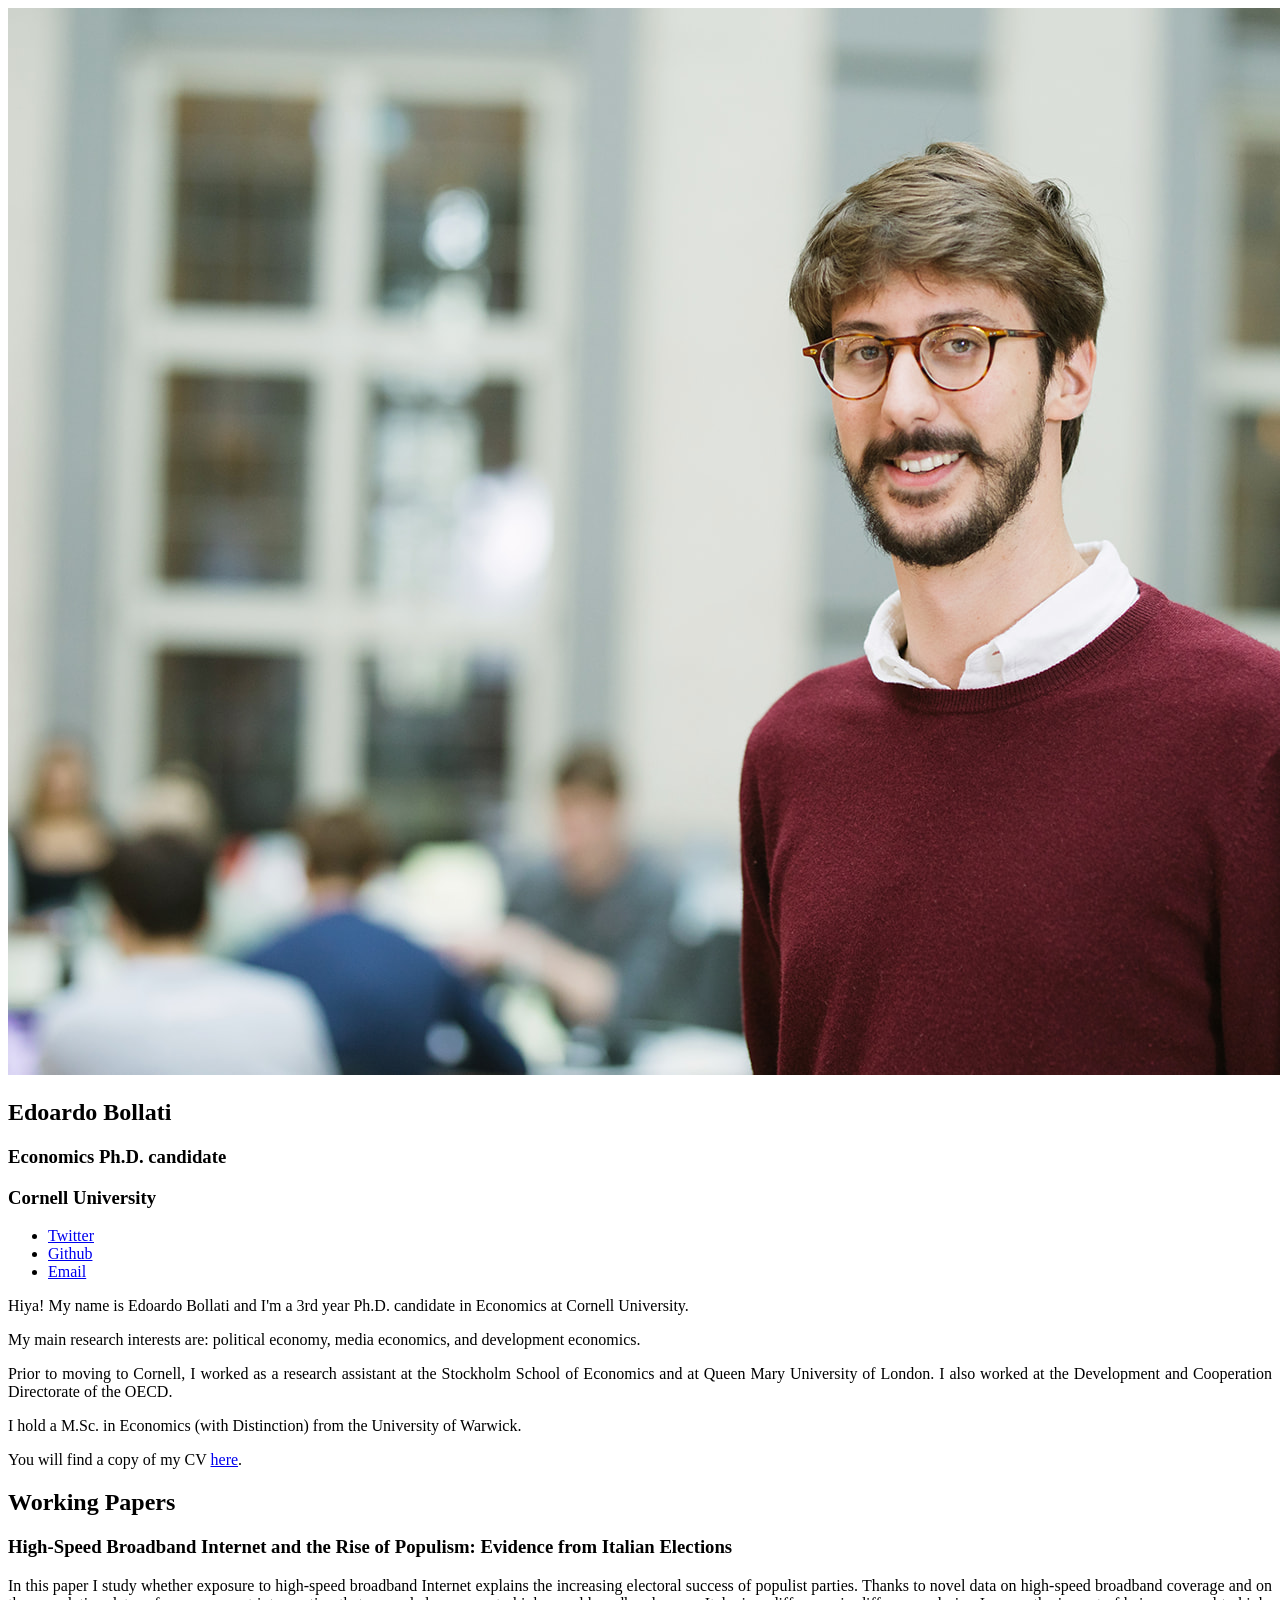
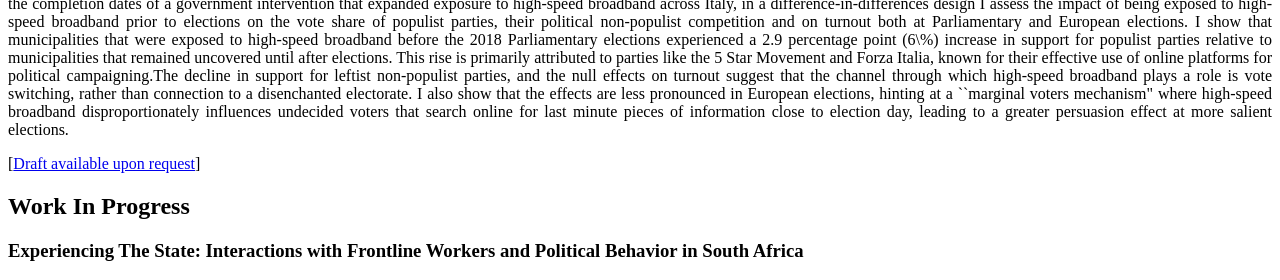
==== index.html @ d32d603c "Update index.html" ====
<!DOCTYPE HTML>
<html>
<head>
  <link rel="icon" href="images/favicon.jpg">
  <title>Edoardo Bollati</title>
  <meta charset="utf-8" />
  <meta name="viewport" content="width=device-width, initial-scale=1, user-scalable=no" />
  <link rel="stylesheet" href="assets/css/main.css" />
  <meta name="google-site-verification" content="VriglNjL5MLpg-74m9riP_8b8mhx5ZFX9mnHWxCK8qc" />
</head>
<body class="is-preload">
  <!-- Header -->
  <section id="header">
    <header>
      <span class="image avatar"><img src="images/profile.jpg" alt="Edoardo Bollati" /></span>
      <h1><strong>Edoardo Bollati</strong></h1>
      <h3>Economics Ph.D. candidate</h3>
      <h3>Cornell University</h3>
      <ul class="icons">
        <li><a href="https://twitter.com/BollatiEdoardo" class="icon brands fa-twitter"><span class="label">Twitter</span></a></li>
        <li><a href="https://github.com/edoardobollati" class="icon brands fa-github"><span class="label">Github</span></a></li>
        <li><a href="mailto:edoardobollati1@gmail.com" class="icon solid fa-envelope"><span class="label">Email</span></a></li>
      </ul>
    </header>
  </section>

  <!-- Wrapper -->
  <div id="wrapper">
    <!-- Main -->
    <div id="main">
      <!-- One -->
      <section id="one">
        <div class="content">
          <p style="text-align: justify;">Hiya! My name is Edoardo Bollati and I'm a 3rd year Ph.D. candidate in Economics at Cornell University.</p>
          <p>My main research interests are: political economy, media economics, and development economics.</p>
          <p style="text-align: justify;">Prior to moving to Cornell, I worked as a research assistant at the Stockholm School of Economics and at Queen Mary University of London. I also worked at the Development and Cooperation Directorate of the OECD.</p>
          <p style="text-align: justify;">I hold a M.Sc. in Economics (with Distinction) from the University of Warwick.</p>
          <p style="text-align: justify;">You will find a copy of my CV <a href="docs/cv_bollati.pdf">here</a>.</p>
        </div>
      </section>

      <!-- Two -->
	  <section id="Working Papers">
		<h2>Working Papers</h2>
		<article class="col-6 col-12-xsmall work-item">
		  <div class="work-item-content">
			<div class="content">
			  <h3 style="text-align: justify; font-weight: bold;">High-Speed Broadband Internet and the Rise of Populism: Evidence from Italian Elections</h3>
			  <!-- <h6><em>(with Leonardo Peñaloza-Pacheco and Gonzalo Martínez)</em></h6> -->
			  <p style="text-align: justify;">In this paper I study whether exposure to high-speed broadband Internet explains the increasing electoral success of populist parties. Thanks to novel data on high-speed broadband coverage and on the completion dates of a government intervention that expanded exposure to high-speed broadband across Italy, in a difference-in-differences design I assess the impact of being exposed to high-speed broadband prior to elections on the vote share of populist parties, their political non-populist competition and on turnout both at Parliamentary and European elections. I show that municipalities that were exposed to high-speed broadband before the 2018 Parliamentary elections experienced a 2.9 percentage point (6\%) increase in support for populist parties relative to municipalities that remained uncovered until after elections. This rise is primarily attributed to parties like the 5 Star Movement and Forza Italia, known for their effective use of online platforms for political campaigning.The decline in support for  leftist non-populist parties, and the null effects on turnout suggest that the channel through which high-speed broadband plays a role is vote switching, rather than connection to a disenchanted electorate. I also show that the effects are less pronounced in European elections, hinting at a ``marginal voters mechanism" where high-speed broadband disproportionately influences undecided voters that search online for last minute pieces of information close to election day, leading to a greater persuasion effect at more salient elections.</p>
			  <p> [<a href="mailto:edoardobollati1@gmail.com">Draft available upon request</a>]</p>
			</div>
		  </div>
		</article>
	  </section>
	  

      <!-- Three -->
      <section id="two">
        <h2>Work In Progress</h2>
        <article class="col-6 col-12-xsmall work-item">
          <div class="content">
            <h3 style="text-align: justify; font-weight: bold;">Experiencing The State: Interactions with Frontline Workers and Political Behavior in South Africa</h3>
          </div>
        </article>			
      </section>
    </div>

  <!-- Scripts -->
  <script src="assets/js/jquery.min.js"></script>
  <script src="assets/js/jquery.scrollex.min.js"></script>
  <script src="assets/js/jquery.scrolly.min.js"></script>
  <script src="assets/js/browser.min.js"></script>
  <script src="assets/js/breakpoints.min.js"></script>
  <script src="assets/js/util.js"></script>
  <script src="assets/js/main.js"></script>

</body>
</html>
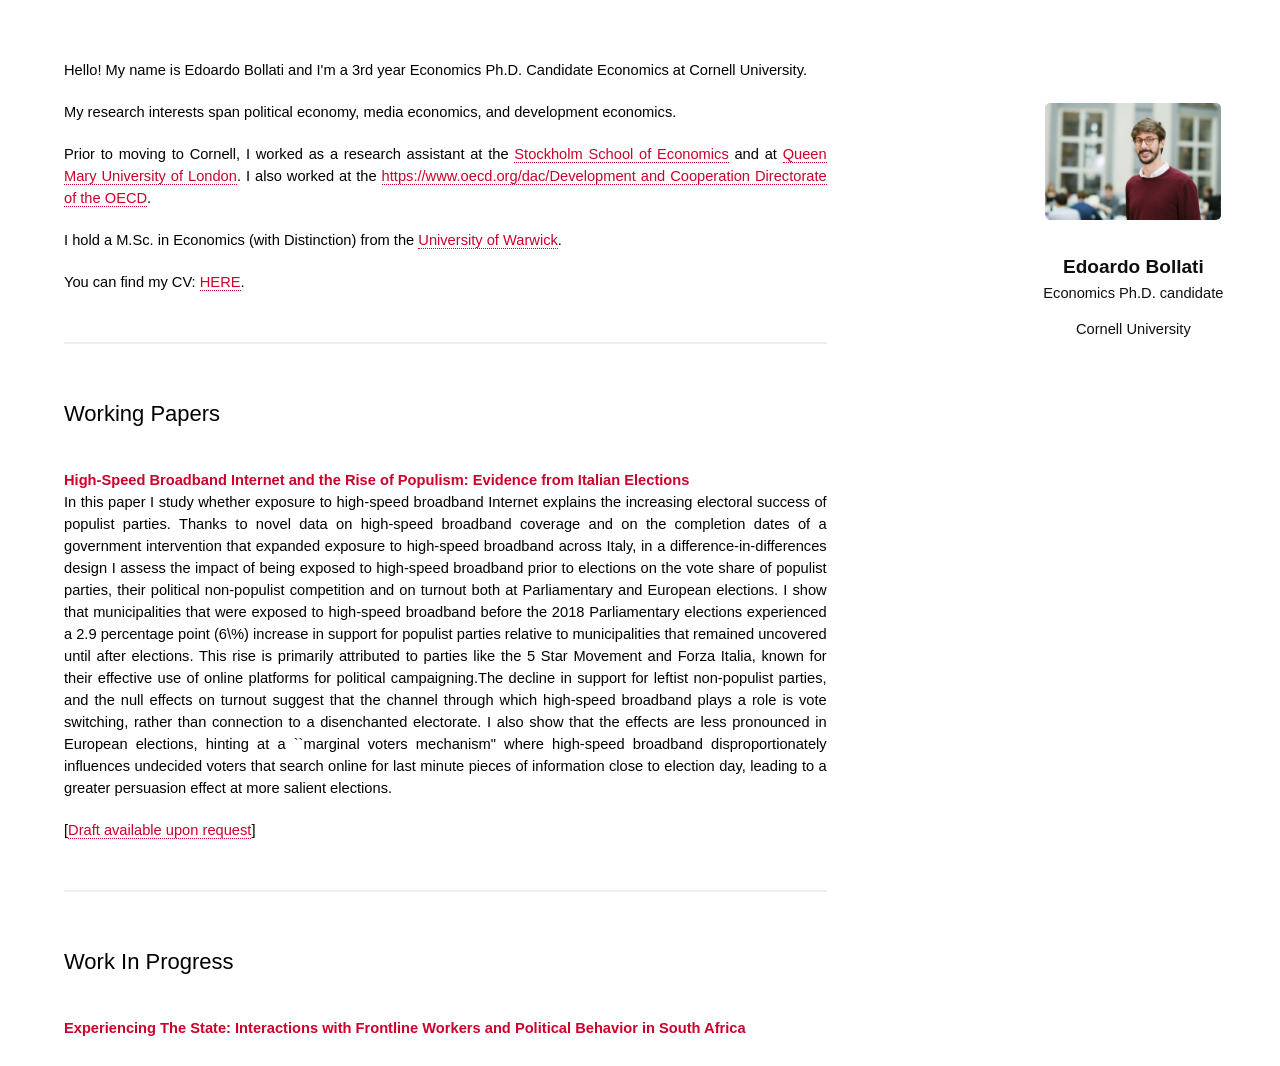
==== commit 1b6f1cdd: "Update index.html" ====
--- a/index.html
+++ b/index.html
@@ -31,14 +31,14 @@
       <!-- One -->
       <section id="one">
         <div class="content">
-          <p style="text-align: justify;">Hiya! My name is Edoardo Bollati and I'm a 3rd year Ph.D. candidate in Economics at Cornell University.</p>
-          <p>My main research interests are: political economy, media economics, and development economics.</p>
-          <p style="text-align: justify;">Prior to moving to Cornell, I worked as a research assistant at the Stockholm School of Economics and at Queen Mary University of London. I also worked at the Development and Cooperation Directorate of the OECD.</p>
-          <p style="text-align: justify;">I hold a M.Sc. in Economics (with Distinction) from the University of Warwick.</p>
-          <p style="text-align: justify;">You will find a copy of my CV <a href="docs/cv_bollati.pdf">here</a>.</p>
+          <p style="text-align: justify;">Hello! My name is Edoardo Bollati and I'm a 3rd year Economics Ph.D. Candidate Economics at Cornell University.</p>
+          <p>My research interests span political economy, media economics, and development economics.</p>
+          <p style="text-align: justify;">Prior to moving to Cornell, I worked as a research assistant at the <a href="https://www.hhs.se/en/Research/Departments/DE/">Stockholm School of Economics</a> and at <a href="https://www.qmul.ac.uk/sef/">Queen Mary University of London</a>. I also worked at the <a href="https://www.oecd.org/dac/">https://www.oecd.org/dac/Development and Cooperation Directorate of the OECD</a>.</p>
+          <p style="text-align: justify;">I hold a M.Sc. in Economics (with Distinction) from the <a href="https://warwick.ac.uk/fac/soc/economics/">University of Warwick</a>.</p>
+          <p style="text-align: justify;">You can find my CV: <a href="docs/cv_bollati.pdf">HERE</a>.</p>
         </div>
       </section>
-
+	    
       <!-- Two -->
 	  <section id="Working Papers">
 		<h2>Working Papers</h2>
--- a/assets/css/main.css
+++ b/assets/css/main.css
@@ -0,0 +1,3474 @@
+@import url("fontawesome-all.min.css");
+@import url("https://fonts.googleapis.com/css?family=Lato:400,400italic,700,700italic|Source+Code+Pro:400");
+
+/*
+	Read Only by Pixelarity
+	pixelarity.com | hello@pixelarity.com
+	License: pixelarity.com/license
+*/
+
+html, body, div, span, applet, object,
+iframe, h1, h2, h3, h4, h5, h6, p, blockquote,
+pre, a, abbr, acronym, address, big, cite,
+code, del, dfn, em, img, ins, kbd, q, s, samp,
+small, strike, strong, sub, sup, tt, var, b,
+u, i, center, dl, dt, dd, ol, ul, li, fieldset,
+form, label, legend, table, caption, tbody,
+tfoot, thead, tr, th, td, article, aside,
+canvas, details, embed, figure, figcaption,
+footer, header, hgroup, menu, nav, output, ruby,
+section, summary, time, mark, audio, video {
+	margin: 0;
+	padding: 0;
+	border: 0;
+	font-size: 100%;
+	font: inherit;
+	vertical-align: baseline;}
+
+article, aside, details, figcaption, figure,
+footer, header, hgroup, menu, nav, section {
+	display: block;}
+
+body {
+	line-height: 1;
+}
+
+ol, ul {
+	list-style: none;
+}
+
+blockquote, q {
+	quotes: none;
+}
+
+	blockquote:before, blockquote:after, q:before, q:after {
+		content: '';
+		content: none;
+	}
+
+table {
+	border-collapse: collapse;
+	border-spacing: 0;
+}
+
+body {
+	-webkit-text-size-adjust: none;
+}
+
+mark {
+	background-color: transparent;
+	color: inherit;
+}
+
+input::-moz-focus-inner {
+	border: 0;
+	padding: 0;
+}
+
+input, select, textarea {
+	-moz-appearance: none;
+	-webkit-appearance: none;
+	-ms-appearance: none;
+	appearance: none;
+}
+
+.work-item-content {
+	display: flex;
+	align-items: flex-start; /* Align items to the top by default */
+  
+	/* Apply media query for small screens (adjust the breakpoint as needed) */
+	@media (max-width: 768px) {
+	  flex-direction: column; /* Stack items vertically on small screens */
+	  align-items: flex-start; /* Align items to the top on small screens */
+	}
+  }
+  
+  
+
+/* Basic */
+
+	html {
+		box-sizing: border-box;
+	}
+
+	*, *:before, *:after {
+		box-sizing: inherit;
+	}
+
+	body {
+		background: #fff;
+	}
+
+		body.is-preload *, body.is-preload *:before, body.is-preload *:after {
+			-moz-animation: none !important;
+			-webkit-animation: none !important;
+			-ms-animation: none !important;
+			animation: none !important;
+			-moz-transition: none !important;
+			-webkit-transition: none !important;
+			-ms-transition: none !important;
+			transition: none !important;
+		}
+
+	body, input, select, textarea {
+		color: #black;
+		font-family: "Source Sans Pro", Helvetica, sans-serif;
+		font-size: 16pt;
+		font-weight: 400;
+		line-height: 1.75em;
+	}
+
+	a {
+		-moz-transition: color 0.2s ease-in-out, border-color 0.2s ease-in-out;
+		-webkit-transition: color 0.2s ease-in-out, border-color 0.2s ease-in-out;
+		-ms-transition: color 0.2s ease-in-out, border-color 0.2s ease-in-out;
+		transition: color 0.2s ease-in-out, border-color 0.2s ease-in-out;
+		border-bottom: dotted 1px;
+		color: rgb(204, 0, 43);
+		text-decoration: none;
+	}
+
+		a:hover {
+			border-bottom-color: transparent;
+			color: rgb(204, 0, 43) !important;
+			text-decoration: none;
+		}
+
+	strong, b {
+		color: #white;
+		font-weight: 650;
+		text-align: center;
+	}
+
+	em, i {
+		font-style: italic;
+	}
+
+	p {
+		margin: 0 0 2em 0;
+		margin-bottom: 5px; 
+		padding-bottom: 20px; 
+	}
+
+	h3 {
+		color: #black;
+		font-weight: 400;
+		line-height: 1em;
+		margin: 0 0 1em 0;
+	}
+
+	h1, h2, h4, h5, h6 {
+		color: #black;
+		font-weight: 400;
+		line-height: 1em;
+		margin: 0 0 2em 0;
+	}
+
+		h1 a, h2 a, h3 a, h4 a, h5 a, h6 a {
+			border: 0;
+			color: inherit;
+			text-decoration: none;
+		}
+
+		h1 a, h2 a, h3 a, h4 a, h5 a, h6 a {
+			color: inherit;
+			text-decoration: none;
+		}
+	
+		h1 {
+			font-size: 2em;
+			line-height: 1.5em;
+		}
+	
+		h2 {
+			font-size: 1.5em;
+			line-height: 1em;
+		}
+
+		p {
+			font-size: 1em;
+			line-height: 1.5em;
+		}
+
+		h2 strong {
+			display: inline-block; /* Maintain inline layout */
+			font-size: inherit; /* Inherit font size from parent h2 element */
+			transform: scale(1.2); /* Adjust the scale value as needed */
+			text-align: center;
+		}
+	
+		h3 {
+			font-size: 1em;
+			line-height: 1.5em;
+		}
+	
+		h4 {
+			font-size: 1.1em;
+			line-height: 1.5em;
+		}
+	
+		h5 {
+			font-size: 0.9em;
+			line-height: 1.5em;
+		}
+	
+		h6 {
+			font-size: 0.7em;
+			line-height: 1.5em;
+		}
+	
+		sub {
+			font-size: 0.8em;
+			position: relative;
+			top: 0.5em;
+		}
+	
+		sup {
+			font-size: 0.8em;
+			position: relative;
+			top: -0.5em;
+		}
+	
+		hr {
+			border: 0;
+			border-bottom: solid 2px #efefef;
+			margin: 2em 0;
+		}
+	
+			hr.major {
+				margin: 3em 0;
+			}
+	
+		blockquote {
+			border-left: solid 6px #efefef;
+			font-style: italic;
+			margin: 0 0 2em 0;
+			padding: 0.5em 0 0.5em 1.5em;
+		}
+	
+		code {
+			background: #f7f7f7;
+			border-radius: 0.35em;
+			border: solid 2px #efefef;
+			font-family: "Courier New", monospace;
+			font-size: 0.9em;
+			margin: 0 0.25em;
+			padding: 0.25em 0.65em;
+		}
+	
+		pre {
+			-webkit-overflow-scrolling: touch;
+			font-family: "Courier New", monospace;
+			font-size: 0.9em;
+			margin: 0 0 2em 0;
+		}
+	
+			pre code {
+				display: block;
+				line-height: 1.75em;
+				padding: 1em 1.5em;
+				overflow-x: auto;
+			}
+	
+		.align-left {
+			text-align: left;
+		}
+	
+		.align-center {
+			text-align: center;
+		}
+	
+		.align-right {
+			text-align: right;
+		}
+	
+
+/* Style for the title */
+.content h3 {
+    margin: 0; /* Reset the default margin */
+	color: rgb(204, 0, 43) !important;
+}
+
+.content h3 strong {
+    color: rgb(204, 0, 43) !important;
+}
+
+/* Style for the text below the title */
+.content p {
+    margin: 0; /* Reset the default margin */
+}
+
+/* Container */
+
+	.container {
+		margin: 0 auto;
+		max-width: calc(100% - 4em);
+		width: 100%;
+	}
+
+		.container.xsmall {
+			width: 25%;
+		}
+
+		.container.small {
+			width: 50%;
+		}
+
+		.container.medium {
+			width: 75%;
+		}
+
+		.container.large {
+			width: 125%;
+		}
+
+		.container.xlarge {
+			width: 150%;
+		}
+
+		.container.max {
+			width: 100%;
+		}
+
+		@media screen and (max-width: 980px) {
+
+			.container {
+				width: 100% !important;
+				max-width: 100% !important;
+			}
+
+		}
+
+		@media screen and (max-width: 480px) {
+
+			.container {
+				max-width: calc(100% - 3em);
+			}
+
+		}
+
+
+
+/* Row */
+
+	.row {
+		display: flex;
+		flex-wrap: wrap;
+		box-sizing: border-box;
+		align-items: stretch;
+	}
+
+		.row > * {
+			box-sizing: border-box;
+		}
+
+		.row.gtr-uniform > * > :last-child {
+			margin-bottom: 0;
+		}
+
+		.row.aln-left {
+			justify-content: flex-start;
+		}
+
+		.row.aln-center {
+			justify-content: center;
+		}
+
+		.row.aln-right {
+			justify-content: flex-end;
+		}
+
+		.row.aln-top {
+			align-items: flex-start;
+		}
+
+		.row.aln-middle {
+			align-items: center;
+		}
+
+		.row.aln-bottom {
+			align-items: flex-end;
+		}
+
+		.row > .imp {
+			order: -1;
+		}
+
+		.row > .col-1 {
+			width: 8.33333%;
+		}
+
+		.row > .off-1 {
+			margin-left: 8.33333%;
+		}
+
+		.row > .col-2 {
+			width: 16.66667%;
+		}
+
+		.row > .off-2 {
+			margin-left: 16.66667%;
+		}
+
+		.row > .col-3 {
+			width: 25%;
+		}
+
+		.row > .off-3 {
+			margin-left: 25%;
+		}
+
+		.row > .col-4 {
+			width: 33.33333%;
+		}
+
+		.row > .off-4 {
+			margin-left: 33.33333%;
+		}
+
+		.row > .col-5 {
+			width: 41.66667%;
+		}
+
+		.row > .off-5 {
+			margin-left: 41.66667%;
+		}
+
+		.row > .col-6 {
+			width: 50%;
+		}
+
+		.row > .off-6 {
+			margin-left: 50%;
+		}
+
+		.row > .col-7 {
+			width: 58.33333%;
+		}
+
+		.row > .off-7 {
+			margin-left: 58.33333%;
+		}
+
+		.row > .col-8 {
+			width: 66.66667%;
+		}
+
+		.row > .off-8 {
+			margin-left: 66.66667%;
+		}
+
+		.row > .col-9 {
+			width: 75%;
+		}
+
+		.row > .off-9 {
+			margin-left: 75%;
+		}
+
+		.row > .col-10 {
+			width: 83.33333%;
+		}
+
+		.row > .off-10 {
+			margin-left: 83.33333%;
+		}
+
+		.row > .col-11 {
+			width: 91.66667%;
+		}
+
+		.row > .off-11 {
+			margin-left: 91.66667%;
+		}
+
+		.row > .col-12 {
+			width: 100%;
+		}
+
+		.row > .off-12 {
+			margin-left: 100%;
+		}
+
+		.row.gtr-0 {
+			margin-top: 0;
+			margin-left: 0em;
+		}
+
+			.row.gtr-0 > * {
+				padding: 0 0 0 0em;
+			}
+
+			.row.gtr-0.gtr-uniform {
+				margin-top: 0em;
+			}
+
+				.row.gtr-0.gtr-uniform > * {
+					padding-top: 0em;
+				}
+
+		.row.gtr-25 {
+			margin-top: 0;
+			margin-left: -0.5em;
+		}
+
+			.row.gtr-25 > * {
+				padding: 0 0 0 0.5em;
+			}
+
+			.row.gtr-25.gtr-uniform {
+				margin-top: -0.5em;
+			}
+
+				.row.gtr-25.gtr-uniform > * {
+					padding-top: 0.5em;
+				}
+
+		.row.gtr-50 {
+			margin-top: 0;
+			margin-left: -1em;
+		}
+
+			.row.gtr-50 > * {
+				padding: 0 0 0 1em;
+			}
+
+			.row.gtr-50.gtr-uniform {
+				margin-top: -1em;
+			}
+
+				.row.gtr-50.gtr-uniform > * {
+					padding-top: 1em;
+				}
+
+		.row {
+			margin-top: 0;
+			margin-left: -2em;
+		}
+
+			.row > * {
+				padding: 0 0 0 2em;
+			}
+
+			.row.gtr-uniform {
+				margin-top: -2em;
+			}
+
+				.row.gtr-uniform > * {
+					padding-top: 2em;
+				}
+
+		.row.gtr-150 {
+			margin-top: 0;
+			margin-left: -3em;
+		}
+
+			.row.gtr-150 > * {
+				padding: 0 0 0 3em;
+			}
+
+			.row.gtr-150.gtr-uniform {
+				margin-top: -3em;
+			}
+
+				.row.gtr-150.gtr-uniform > * {
+					padding-top: 3em;
+				}
+
+		.row.gtr-200 {
+			margin-top: 0;
+			margin-left: -4em;
+		}
+
+			.row.gtr-200 > * {
+				padding: 0 0 0 4em;
+			}
+
+			.row.gtr-200.gtr-uniform {
+				margin-top: -4em;
+			}
+
+				.row.gtr-200.gtr-uniform > * {
+					padding-top: 4em;
+				}
+
+		@media screen and (max-width: 1680px) {
+
+			.row {
+				display: flex;
+				flex-wrap: wrap;
+				box-sizing: border-box;
+				align-items: stretch;
+			}
+
+				.row > * {
+					box-sizing: border-box;
+				}
+
+				.row.gtr-uniform > * > :last-child {
+					margin-bottom: 0;
+				}
+
+				.row.aln-left {
+					justify-content: flex-start;
+				}
+
+				.row.aln-center {
+					justify-content: center;
+				}
+
+				.row.aln-right {
+					justify-content: flex-end;
+				}
+
+				.row.aln-top {
+					align-items: flex-start;
+				}
+
+				.row.aln-middle {
+					align-items: center;
+				}
+
+				.row.aln-bottom {
+					align-items: flex-end;
+				}
+
+				.row > .imp-xlarge {
+					order: -1;
+				}
+
+				.row > .col-1-xlarge {
+					width: 8.33333%;
+				}
+
+				.row > .off-1-xlarge {
+					margin-left: 8.33333%;
+				}
+
+				.row > .col-2-xlarge {
+					width: 16.66667%;
+				}
+
+				.row > .off-2-xlarge {
+					margin-left: 16.66667%;
+				}
+
+				.row > .col-3-xlarge {
+					width: 25%;
+				}
+
+				.row > .off-3-xlarge {
+					margin-left: 25%;
+				}
+
+				.row > .col-4-xlarge {
+					width: 33.33333%;
+				}
+
+				.row > .off-4-xlarge {
+					margin-left: 33.33333%;
+				}
+
+				.row > .col-5-xlarge {
+					width: 41.66667%;
+				}
+
+				.row > .off-5-xlarge {
+					margin-left: 41.66667%;
+				}
+
+				.row > .col-6-xlarge {
+					width: 50%;
+				}
+
+				.row > .off-6-xlarge {
+					margin-left: 50%;
+				}
+
+				.row > .col-7-xlarge {
+					width: 58.33333%;
+				}
+
+				.row > .off-7-xlarge {
+					margin-left: 58.33333%;
+				}
+
+				.row > .col-8-xlarge {
+					width: 66.66667%;
+				}
+
+				.row > .off-8-xlarge {
+					margin-left: 66.66667%;
+				}
+
+				.row > .col-9-xlarge {
+					width: 75%;
+				}
+
+				.row > .off-9-xlarge {
+					margin-left: 75%;
+				}
+
+				.row > .col-10-xlarge {
+					width: 83.33333%;
+				}
+
+				.row > .off-10-xlarge {
+					margin-left: 83.33333%;
+				}
+
+				.row > .col-11-xlarge {
+					width: 91.66667%;
+				}
+
+				.row > .off-11-xlarge {
+					margin-left: 91.66667%;
+				}
+
+				.row > .col-12-xlarge {
+					width: 100%;
+				}
+
+				.row > .off-12-xlarge {
+					margin-left: 100%;
+				}
+
+				.row.gtr-0 {
+					margin-top: 0;
+					margin-left: 0em;
+				}
+
+					.row.gtr-0 > * {
+						padding: 0 0 0 0em;
+					}
+
+					.row.gtr-0.gtr-uniform {
+						margin-top: 0em;
+					}
+
+						.row.gtr-0.gtr-uniform > * {
+							padding-top: 0em;
+						}
+
+				.row.gtr-25 {
+					margin-top: 0;
+					margin-left: -0.5em;
+				}
+
+					.row.gtr-25 > * {
+						padding: 0 0 0 0.5em;
+					}
+
+					.row.gtr-25.gtr-uniform {
+						margin-top: -0.5em;
+					}
+
+						.row.gtr-25.gtr-uniform > * {
+							padding-top: 0.5em;
+						}
+
+				.row.gtr-50 {
+					margin-top: 0;
+					margin-left: -1em;
+				}
+
+					.row.gtr-50 > * {
+						padding: 0 0 0 1em;
+					}
+
+					.row.gtr-50.gtr-uniform {
+						margin-top: -1em;
+					}
+
+						.row.gtr-50.gtr-uniform > * {
+							padding-top: 1em;
+						}
+
+				.row {
+					margin-top: 0;
+					margin-left: -2em;
+				}
+
+					.row > * {
+						padding: 0 0 0 2em;
+					}
+
+					.row.gtr-uniform {
+						margin-top: -2em;
+					}
+
+						.row.gtr-uniform > * {
+							padding-top: 2em;
+						}
+
+				.row.gtr-150 {
+					margin-top: 0;
+					margin-left: -3em;
+				}
+
+					.row.gtr-150 > * {
+						padding: 0 0 0 3em;
+					}
+
+					.row.gtr-150.gtr-uniform {
+						margin-top: -3em;
+					}
+
+						.row.gtr-150.gtr-uniform > * {
+							padding-top: 3em;
+						}
+
+				.row.gtr-200 {
+					margin-top: 0;
+					margin-left: -4em;
+				}
+
+					.row.gtr-200 > * {
+						padding: 0 0 0 4em;
+					}
+
+					.row.gtr-200.gtr-uniform {
+						margin-top: -4em;
+					}
+
+						.row.gtr-200.gtr-uniform > * {
+							padding-top: 4em;
+						}
+
+		}
+
+		@media screen and (max-width: 1280px) {
+
+			.row {
+				display: flex;
+				flex-wrap: wrap;
+				box-sizing: border-box;
+				align-items: stretch;
+			}
+
+				.row > * {
+					box-sizing: border-box;
+				}
+
+				.row.gtr-uniform > * > :last-child {
+					margin-bottom: 0;
+				}
+
+				.row.aln-left {
+					justify-content: flex-start;
+				}
+
+				.row.aln-center {
+					justify-content: center;
+				}
+
+				.row.aln-right {
+					justify-content: flex-end;
+				}
+
+				.row.aln-top {
+					align-items: flex-start;
+				}
+
+				.row.aln-middle {
+					align-items: center;
+				}
+
+				.row.aln-bottom {
+					align-items: flex-end;
+				}
+
+				.row > .imp-large {
+					order: -1;
+				}
+
+				.row > .col-1-large {
+					width: 8.33333%;
+				}
+
+				.row > .off-1-large {
+					margin-left: 8.33333%;
+				}
+
+				.row > .col-2-large {
+					width: 16.66667%;
+				}
+
+				.row > .off-2-large {
+					margin-left: 16.66667%;
+				}
+
+				.row > .col-3-large {
+					width: 25%;
+				}
+
+				.row > .off-3-large {
+					margin-left: 25%;
+				}
+
+				.row > .col-4-large {
+					width: 33.33333%;
+				}
+
+				.row > .off-4-large {
+					margin-left: 33.33333%;
+				}
+
+				.row > .col-5-large {
+					width: 41.66667%;
+				}
+
+				.row > .off-5-large {
+					margin-left: 41.66667%;
+				}
+
+				.row > .col-6-large {
+					width: 50%;
+				}
+
+				.row > .off-6-large {
+					margin-left: 50%;
+				}
+
+				.row > .col-7-large {
+					width: 58.33333%;
+				}
+
+				.row > .off-7-large {
+					margin-left: 58.33333%;
+				}
+
+				.row > .col-8-large {
+					width: 66.66667%;
+				}
+
+				.row > .off-8-large {
+					margin-left: 66.66667%;
+				}
+
+				.row > .col-9-large {
+					width: 75%;
+				}
+
+				.row > .off-9-large {
+					margin-left: 75%;
+				}
+
+				.row > .col-10-large {
+					width: 83.33333%;
+				}
+
+				.row > .off-10-large {
+					margin-left: 83.33333%;
+				}
+
+				.row > .col-11-large {
+					width: 91.66667%;
+				}
+
+				.row > .off-11-large {
+					margin-left: 91.66667%;
+				}
+
+				.row > .col-12-large {
+					width: 100%;
+				}
+
+				.row > .off-12-large {
+					margin-left: 100%;
+				}
+
+				.row.gtr-0 {
+					margin-top: 0;
+					margin-left: 0em;
+				}
+
+					.row.gtr-0 > * {
+						padding: 0 0 0 0em;
+					}
+
+					.row.gtr-0.gtr-uniform {
+						margin-top: 0em;
+					}
+
+						.row.gtr-0.gtr-uniform > * {
+							padding-top: 0em;
+						}
+
+				.row.gtr-25 {
+					margin-top: 0;
+					margin-left: -0.375em;
+				}
+
+					.row.gtr-25 > * {
+						padding: 0 0 0 0.375em;
+					}
+
+					.row.gtr-25.gtr-uniform {
+						margin-top: -0.375em;
+					}
+
+						.row.gtr-25.gtr-uniform > * {
+							padding-top: 0.375em;
+						}
+
+				.row.gtr-50 {
+					margin-top: 0;
+					margin-left: -0.75em;
+				}
+
+					.row.gtr-50 > * {
+						padding: 0 0 0 0.75em;
+					}
+
+					.row.gtr-50.gtr-uniform {
+						margin-top: -0.75em;
+					}
+
+						.row.gtr-50.gtr-uniform > * {
+							padding-top: 0.75em;
+						}
+
+				.row {
+					margin-top: 0;
+					margin-left: -1.5em;
+				}
+
+					.row > * {
+						padding: 0 0 0 1.5em;
+					}
+
+					.row.gtr-uniform {
+						margin-top: -1.5em;
+					}
+
+						.row.gtr-uniform > * {
+							padding-top: 1.5em;
+						}
+
+				.row.gtr-150 {
+					margin-top: 0;
+					margin-left: -2.25em;
+				}
+
+					.row.gtr-150 > * {
+						padding: 0 0 0 2.25em;
+					}
+
+					.row.gtr-150.gtr-uniform {
+						margin-top: -2.25em;
+					}
+
+						.row.gtr-150.gtr-uniform > * {
+							padding-top: 2.25em;
+						}
+
+				.row.gtr-200 {
+					margin-top: 0;
+					margin-left: -3em;
+				}
+
+					.row.gtr-200 > * {
+						padding: 0 0 0 3em;
+					}
+
+					.row.gtr-200.gtr-uniform {
+						margin-top: -3em;
+					}
+
+						.row.gtr-200.gtr-uniform > * {
+							padding-top: 3em;
+						}
+
+		}
+
+		@media screen and (max-width: 1024px) {
+
+			.row {
+				display: flex;
+				flex-wrap: wrap;
+				box-sizing: border-box;
+				align-items: stretch;
+			}
+
+				.row > * {
+					box-sizing: border-box;
+				}
+
+				.row.gtr-uniform > * > :last-child {
+					margin-bottom: 0;
+				}
+
+				.row.aln-left {
+					justify-content: flex-start;
+				}
+
+				.row.aln-center {
+					justify-content: center;
+				}
+
+				.row.aln-right {
+					justify-content: flex-end;
+				}
+
+				.row.aln-top {
+					align-items: flex-start;
+				}
+
+				.row.aln-middle {
+					align-items: center;
+				}
+
+				.row.aln-bottom {
+					align-items: flex-end;
+				}
+
+				.row > .imp-medium {
+					order: -1;
+				}
+
+				.row > .col-1-medium {
+					width: 8.33333%;
+				}
+
+				.row > .off-1-medium {
+					margin-left: 8.33333%;
+				}
+
+				.row > .col-2-medium {
+					width: 16.66667%;
+				}
+
+				.row > .off-2-medium {
+					margin-left: 16.66667%;
+				}
+
+				.row > .col-3-medium {
+					width: 25%;
+				}
+
+				.row > .off-3-medium {
+					margin-left: 25%;
+				}
+
+				.row > .col-4-medium {
+					width: 33.33333%;
+				}
+
+				.row > .off-4-medium {
+					margin-left: 33.33333%;
+				}
+
+				.row > .col-5-medium {
+					width: 41.66667%;
+				}
+
+				.row > .off-5-medium {
+					margin-left: 41.66667%;
+				}
+
+				.row > .col-6-medium {
+					width: 50%;
+				}
+
+				.row > .off-6-medium {
+					margin-left: 50%;
+				}
+
+				.row > .col-7-medium {
+					width: 58.33333%;
+				}
+
+				.row > .off-7-medium {
+					margin-left: 58.33333%;
+				}
+
+				.row > .col-8-medium {
+					width: 66.66667%;
+				}
+
+				.row > .off-8-medium {
+					margin-left: 66.66667%;
+				}
+
+				.row > .col-9-medium {
+					width: 75%;
+				}
+
+				.row > .off-9-medium {
+					margin-left: 75%;
+				}
+
+				.row > .col-10-medium {
+					width: 83.33333%;
+				}
+
+				.row > .off-10-medium {
+					margin-left: 83.33333%;
+				}
+
+				.row > .col-11-medium {
+					width: 91.66667%;
+				}
+
+				.row > .off-11-medium {
+					margin-left: 91.66667%;
+				}
+
+				.row > .col-12-medium {
+					width: 100%;
+				}
+
+				.row > .off-12-medium {
+					margin-left: 100%;
+				}
+
+				.row.gtr-0 {
+					margin-top: 0;
+					margin-left: 0em;
+				}
+
+					.row.gtr-0 > * {
+						padding: 0 0 0 0em;
+					}
+
+					.row.gtr-0.gtr-uniform {
+						margin-top: 0em;
+					}
+
+						.row.gtr-0.gtr-uniform > * {
+							padding-top: 0em;
+						}
+
+				.row.gtr-25 {
+					margin-top: 0;
+					margin-left: -0.375em;
+				}
+
+					.row.gtr-25 > * {
+						padding: 0 0 0 0.375em;
+					}
+
+					.row.gtr-25.gtr-uniform {
+						margin-top: -0.375em;
+					}
+
+						.row.gtr-25.gtr-uniform > * {
+							padding-top: 0.375em;
+						}
+
+				.row.gtr-50 {
+					margin-top: 0;
+					margin-left: -0.75em;
+				}
+
+					.row.gtr-50 > * {
+						padding: 0 0 0 0.75em;
+					}
+
+					.row.gtr-50.gtr-uniform {
+						margin-top: -0.75em;
+					}
+
+						.row.gtr-50.gtr-uniform > * {
+							padding-top: 0.75em;
+						}
+
+				.row {
+					margin-top: 0;
+					margin-left: -1.5em;
+				}
+
+					.row > * {
+						padding: 0 0 0 1.5em;
+					}
+
+					.row.gtr-uniform {
+						margin-top: -1.5em;
+					}
+
+						.row.gtr-uniform > * {
+							padding-top: 1.5em;
+						}
+
+				.row.gtr-150 {
+					margin-top: 0;
+					margin-left: -2.25em;
+				}
+
+					.row.gtr-150 > * {
+						padding: 0 0 0 2.25em;
+					}
+
+					.row.gtr-150.gtr-uniform {
+						margin-top: -2.25em;
+					}
+
+						.row.gtr-150.gtr-uniform > * {
+							padding-top: 2.25em;
+						}
+
+				.row.gtr-200 {
+					margin-top: 0;
+					margin-left: -3em;
+				}
+
+					.row.gtr-200 > * {
+						padding: 0 0 0 3em;
+					}
+
+					.row.gtr-200.gtr-uniform {
+						margin-top: -3em;
+					}
+
+						.row.gtr-200.gtr-uniform > * {
+							padding-top: 3em;
+						}
+
+		}
+
+		@media screen and (max-width: 736px) {
+
+			.row {
+				display: flex;
+				flex-wrap: wrap;
+				box-sizing: border-box;
+				align-items: stretch;
+			}
+
+				.row > * {
+					box-sizing: border-box;
+				}
+
+				.row.gtr-uniform > * > :last-child {
+					margin-bottom: 0;
+				}
+
+				.row.aln-left {
+					justify-content: flex-start;
+				}
+
+				.row.aln-center {
+					justify-content: center;
+				}
+
+				.row.aln-right {
+					justify-content: flex-end;
+				}
+
+				.row.aln-top {
+					align-items: flex-start;
+				}
+
+				.row.aln-middle {
+					align-items: center;
+				}
+
+				.row.aln-bottom {
+					align-items: flex-end;
+				}
+
+				.row > .imp-small {
+					order: -1;
+				}
+
+				.row > .col-1-small {
+					width: 8.33333%;
+				}
+
+				.row > .off-1-small {
+					margin-left: 8.33333%;
+				}
+
+				.row > .col-2-small {
+					width: 16.66667%;
+				}
+
+				.row > .off-2-small {
+					margin-left: 16.66667%;
+				}
+
+				.row > .col-3-small {
+					width: 25%;
+				}
+
+				.row > .off-3-small {
+					margin-left: 25%;
+				}
+
+				.row > .col-4-small {
+					width: 33.33333%;
+				}
+
+				.row > .off-4-small {
+					margin-left: 33.33333%;
+				}
+
+				.row > .col-5-small {
+					width: 41.66667%;
+				}
+
+				.row > .off-5-small {
+					margin-left: 41.66667%;
+				}
+
+				.row > .col-6-small {
+					width: 50%;
+				}
+
+				.row > .off-6-small {
+					margin-left: 50%;
+				}
+
+				.row > .col-7-small {
+					width: 58.33333%;
+				}
+
+				.row > .off-7-small {
+					margin-left: 58.33333%;
+				}
+
+				.row > .col-8-small {
+					width: 66.66667%;
+				}
+
+				.row > .off-8-small {
+					margin-left: 66.66667%;
+				}
+
+				.row > .col-9-small {
+					width: 75%;
+				}
+
+				.row > .off-9-small {
+					margin-left: 75%;
+				}
+
+				.row > .col-10-small {
+					width: 83.33333%;
+				}
+
+				.row > .off-10-small {
+					margin-left: 83.33333%;
+				}
+
+				.row > .col-11-small {
+					width: 91.66667%;
+				}
+
+				.row > .off-11-small {
+					margin-left: 91.66667%;
+				}
+
+				.row > .col-12-small {
+					width: 100%;
+				}
+
+				.row > .off-12-small {
+					margin-left: 100%;
+				}
+
+				.row.gtr-0 {
+					margin-top: 0;
+					margin-left: 0em;
+				}
+
+					.row.gtr-0 > * {
+						padding: 0 0 0 0em;
+					}
+
+					.row.gtr-0.gtr-uniform {
+						margin-top: 0em;
+					}
+
+						.row.gtr-0.gtr-uniform > * {
+							padding-top: 0em;
+						}
+
+				.row.gtr-25 {
+					margin-top: 0;
+					margin-left: -0.3125em;
+				}
+
+					.row.gtr-25 > * {
+						padding: 0 0 0 0.3125em;
+					}
+
+					.row.gtr-25.gtr-uniform {
+						margin-top: -0.3125em;
+					}
+
+						.row.gtr-25.gtr-uniform > * {
+							padding-top: 0.3125em;
+						}
+
+				.row.gtr-50 {
+					margin-top: 0;
+					margin-left: -0.625em;
+				}
+
+					.row.gtr-50 > * {
+						padding: 0 0 0 0.625em;
+					}
+
+					.row.gtr-50.gtr-uniform {
+						margin-top: -0.625em;
+					}
+
+						.row.gtr-50.gtr-uniform > * {
+							padding-top: 0.625em;
+						}
+
+				.row {
+					margin-top: 0;
+					margin-left: -1.25em;
+				}
+
+					.row > * {
+						padding: 0 0 0 1.25em;
+					}
+
+					.row.gtr-uniform {
+						margin-top: -1.25em;
+					}
+
+						.row.gtr-uniform > * {
+							padding-top: 1.25em;
+						}
+
+				.row.gtr-150 {
+					margin-top: 0;
+					margin-left: -1.875em;
+				}
+
+					.row.gtr-150 > * {
+						padding: 0 0 0 1.875em;
+					}
+
+					.row.gtr-150.gtr-uniform {
+						margin-top: -1.875em;
+					}
+
+						.row.gtr-150.gtr-uniform > * {
+							padding-top: 1.875em;
+						}
+
+				.row.gtr-200 {
+					margin-top: 0;
+					margin-left: -2.5em;
+				}
+
+					.row.gtr-200 > * {
+						padding: 0 0 0 2.5em;
+					}
+
+					.row.gtr-200.gtr-uniform {
+						margin-top: -2.5em;
+					}
+
+						.row.gtr-200.gtr-uniform > * {
+							padding-top: 2.5em;
+						}
+
+		}
+
+		@media screen and (max-width: 480px) {
+
+			.row {
+				display: flex;
+				flex-wrap: wrap;
+				box-sizing: border-box;
+				align-items: stretch;
+			}
+
+				.row > * {
+					box-sizing: border-box;
+				}
+
+				.row.gtr-uniform > * > :last-child {
+					margin-bottom: 0;
+				}
+
+				.row.aln-left {
+					justify-content: flex-start;
+				}
+
+				.row.aln-center {
+					justify-content: center;
+				}
+
+				.row.aln-right {
+					justify-content: flex-end;
+				}
+
+				.row.aln-top {
+					align-items: flex-start;
+				}
+
+				.row.aln-middle {
+					align-items: center;
+				}
+
+				.row.aln-bottom {
+					align-items: flex-end;
+				}
+
+				.row > .imp-xsmall {
+					order: -1;
+				}
+
+				.row > .col-1-xsmall {
+					width: 8.33333%;
+				}
+
+				.row > .off-1-xsmall {
+					margin-left: 8.33333%;
+				}
+
+				.row > .col-2-xsmall {
+					width: 16.66667%;
+				}
+
+				.row > .off-2-xsmall {
+					margin-left: 16.66667%;
+				}
+
+				.row > .col-3-xsmall {
+					width: 25%;
+				}
+
+				.row > .off-3-xsmall {
+					margin-left: 25%;
+				}
+
+				.row > .col-4-xsmall {
+					width: 33.33333%;
+				}
+
+				.row > .off-4-xsmall {
+					margin-left: 33.33333%;
+				}
+
+				.row > .col-5-xsmall {
+					width: 41.66667%;
+				}
+
+				.row > .off-5-xsmall {
+					margin-left: 41.66667%;
+				}
+
+				.row > .col-6-xsmall {
+					width: 50%;
+				}
+
+				.row > .off-6-xsmall {
+					margin-left: 50%;
+				}
+
+				.row > .col-7-xsmall {
+					width: 58.33333%;
+				}
+
+				.row > .off-7-xsmall {
+					margin-left: 58.33333%;
+				}
+
+				.row > .col-8-xsmall {
+					width: 66.66667%;
+				}
+
+				.row > .off-8-xsmall {
+					margin-left: 66.66667%;
+				}
+
+				.row > .col-9-xsmall {
+					width: 75%;
+				}
+
+				.row > .off-9-xsmall {
+					margin-left: 75%;
+				}
+
+				.row > .col-10-xsmall {
+					width: 83.33333%;
+				}
+
+				.row > .off-10-xsmall {
+					margin-left: 83.33333%;
+				}
+
+				.row > .col-11-xsmall {
+					width: 91.66667%;
+				}
+
+				.row > .off-11-xsmall {
+					margin-left: 91.66667%;
+				}
+
+				.row > .col-12-xsmall {
+					width: 100%;
+				}
+
+				.row > .off-12-xsmall {
+					margin-left: 100%;
+				}
+
+				.row.gtr-0 {
+					margin-top: 0;
+					margin-left: 0em;
+				}
+
+					.row.gtr-0 > * {
+						padding: 0 0 0 0em;
+					}
+
+					.row.gtr-0.gtr-uniform {
+						margin-top: 0em;
+					}
+
+						.row.gtr-0.gtr-uniform > * {
+							padding-top: 0em;
+						}
+
+				.row.gtr-25 {
+					margin-top: 0;
+					margin-left: -0.3125em;
+				}
+
+					.row.gtr-25 > * {
+						padding: 0 0 0 0.3125em;
+					}
+
+					.row.gtr-25.gtr-uniform {
+						margin-top: -0.3125em;
+					}
+
+						.row.gtr-25.gtr-uniform > * {
+							padding-top: 0.3125em;
+						}
+
+				.row.gtr-50 {
+					margin-top: 0;
+					margin-left: -0.625em;
+				}
+
+					.row.gtr-50 > * {
+						padding: 0 0 0 0.625em;
+					}
+
+					.row.gtr-50.gtr-uniform {
+						margin-top: -0.625em;
+					}
+
+						.row.gtr-50.gtr-uniform > * {
+							padding-top: 0.625em;
+						}
+
+				.row {
+					margin-top: 0;
+					margin-left: -1.25em;
+				}
+
+					.row > * {
+						padding: 0 0 0 1.25em;
+					}
+
+					.row.gtr-uniform {
+						margin-top: -1.25em;
+					}
+
+						.row.gtr-uniform > * {
+							padding-top: 1.25em;
+						}
+
+				.row.gtr-150 {
+					margin-top: 0;
+					margin-left: -1.875em;
+				}
+
+					.row.gtr-150 > * {
+						padding: 0 0 0 1.875em;
+					}
+
+					.row.gtr-150.gtr-uniform {
+						margin-top: -1.875em;
+					}
+
+						.row.gtr-150.gtr-uniform > * {
+							padding-top: 1.875em;
+						}
+
+				.row.gtr-200 {
+					margin-top: 0;
+					margin-left: -2.5em;
+				}
+
+					.row.gtr-200 > * {
+						padding: 0 0 0 2.5em;
+					}
+
+					.row.gtr-200.gtr-uniform {
+						margin-top: -2.5em;
+					}
+
+						.row.gtr-200.gtr-uniform > * {
+							padding-top: 2.5em;
+						}
+
+		}
+
+/* Container */
+
+	.container {
+		margin: 0 auto;
+		max-width: calc(100% - 4.5em);
+		width: 45em;
+	}
+
+		.container.xsmall {
+			width: 11.25em;
+		}
+
+		.container.small {
+			width: 22.5em;
+		}
+
+		.container.medium {
+			width: 33.75em;
+		}
+
+		.container.large {
+			width: 56.25em;
+		}
+
+		.container.xlarge {
+			width: 67.5em;
+		}
+
+		.container.max {
+			width: 100%;
+		}
+
+		@media screen and (max-width: 1024px) {
+
+			.container {
+				width: 100% !important;
+			}
+
+		}
+
+		@media screen and (max-width: 480px) {
+
+			.container {
+				max-width: calc(100% - 3.375em);
+			}
+
+		}
+
+/* Section/Article */
+
+	section.special, article.special {
+		text-align: center;
+	}
+
+	header p {
+		color: #aaa;
+		position: relative;
+		margin: 0 0 1.6875em 0;
+	}
+
+	header h2 + p {
+		font-size: 1em;
+		margin-top: -0.5em;
+		line-height: 1.5em;
+	}
+
+	header h3 + p {
+		font-size: 1em;
+		margin-top: -0.35em;
+		line-height: 1.5em;
+	}
+
+	header h4 + p,
+	header h5 + p,
+	header h6 + p {
+		font-size: 1em;
+		margin-top: -0.25em;
+		line-height: 1.5em;
+	}
+
+	header.major h2 {
+		color: #000000;
+		font-size: 3.5em;
+	}
+
+		header.major h2 + p {
+			color: black;
+			font-size: 1em;
+			font-weight: 700;
+			margin-top: -0.75em;
+		}
+
+/* Form */
+
+	form {
+		margin: 0 0 2.25em 0;
+	}
+
+	label {
+		color: #777;
+		display: block;
+		font-size: 0.9em;
+		font-weight: 700;
+		margin: 0 0 1.125em 0;
+	}
+
+	input::-moz-focus-inner {
+		border: 0;
+		padding: 0;
+	}
+
+	input[type="text"],
+	input[type="password"],
+	input[type="email"],
+	select,
+	textarea {
+		-moz-appearance: none;
+		-webkit-appearance: none;
+		-ms-appearance: none;
+		appearance: none;
+		border-radius: 5px;
+		border: none;
+		border: solid 2px #e4e4e4;
+		color: inherit;
+		display: block;
+		outline: 0;
+		padding: 0 1em;
+		text-decoration: none;
+		width: 100%;
+	}
+
+		input[type="text"]:invalid,
+		input[type="password"]:invalid,
+		input[type="email"]:invalid,
+		select:invalid,
+		textarea:invalid {
+			box-shadow: none;
+		}
+
+		input[type="text"]:focus,
+		input[type="password"]:focus,
+		input[type="email"]:focus,
+		select:focus,
+		textarea:focus {
+			border-color: #64a2d0;
+		}
+
+	select {
+		background-image: url("data:image/svg+xml;charset=utf8,%3Csvg xmlns='http://www.w3.org/2000/svg' width='40' height='40' preserveAspectRatio='none' viewBox='0 0 40 40'%3E%3Cpath d='M9.4,12.3l10.4,10.4l10.4-10.4c0.2-0.2,0.5-0.4,0.9-0.4c0.3,0,0.6,0.1,0.9,0.4l3.3,3.3c0.2,0.2,0.4,0.5,0.4,0.9 c0,0.4-0.1,0.6-0.4,0.9L20.7,31.9c-0.2,0.2-0.5,0.4-0.9,0.4c-0.3,0-0.6-0.1-0.9-0.4L4.3,17.3c-0.2-0.2-0.4-0.5-0.4-0.9 c0-0.4,0.1-0.6,0.4-0.9l3.3-3.3c0.2-0.2,0.5-0.4,0.9-0.4S9.1,12.1,9.4,12.3z' fill='%23e4e4e4' /%3E%3C/svg%3E");
+		background-size: 1.25em;
+		background-repeat: no-repeat;
+		background-position: calc(100% - 1em) center;
+		height: 2.75em;
+		padding-right: 2.75em;
+		text-overflow: ellipsis;
+	}
+
+		select option {
+			color: #777;
+			background: #fff;
+		}
+
+		select:focus::-ms-value {
+			background-color: transparent;
+		}
+
+		select::-ms-expand {
+			display: none;
+		}
+
+	input[type="text"],
+	input[type="password"],
+	input[type="email"],
+	select {
+		height: 2.75em;
+	}
+
+	textarea {
+		padding: 0.75em 1em;
+	}
+
+	input[type="checkbox"],
+	input[type="radio"] {
+		-moz-appearance: none;
+		-webkit-appearance: none;
+		-ms-appearance: none;
+		appearance: none;
+		display: block;
+		float: left;
+		margin-right: -2em;
+		opacity: 0;
+		width: 1em;
+		z-index: -1;
+	}
+
+		input[type="checkbox"] + label,
+		input[type="radio"] + label {
+			text-decoration: none;
+			color: #888;
+			cursor: pointer;
+			display: inline-block;
+			font-size: 1em;
+			font-weight: 400;
+			padding-left: 2.4em;
+			padding-right: 0.75em;
+			position: relative;
+		}
+
+			input[type="checkbox"] + label:before,
+			input[type="radio"] + label:before {
+				-moz-osx-font-smoothing: grayscale;
+				-webkit-font-smoothing: antialiased;
+				display: inline-block;
+				font-style: normal;
+				font-variant: normal;
+				text-rendering: auto;
+				line-height: 1;
+				text-transform: none !important;
+				font-family: 'Font Awesome 5 Free';
+				font-weight: 900;
+			}
+
+			input[type="checkbox"] + label:before,
+			input[type="radio"] + label:before {
+				background: #fafafa;
+				border-radius: 5px;
+				border: solid 2px #e4e4e4;
+				content: '';
+				display: inline-block;
+				font-size: 0.8em;
+				height: 2.0625em;
+				left: 0;
+				line-height: 2.0625em;
+				position: absolute;
+				text-align: center;
+				top: 0;
+				width: 2.0625em;
+			}
+
+		input[type="checkbox"]:checked + label:before,
+		input[type="radio"]:checked + label:before {
+			background: #989898;
+			border-color: #989898;
+			color: #ffffff;
+			content: '\f00c';
+		}
+
+		input[type="checkbox"]:focus + label:before,
+		input[type="radio"]:focus + label:before {
+			border-color: #64a2d0;
+		}
+
+	input[type="checkbox"] + label:before {
+		border-radius: 5px;
+	}
+
+	input[type="radio"] + label:before {
+		border-radius: 100%;
+	}
+
+	::-webkit-input-placeholder {
+		color: #aaa !important;
+		font-style: italic;
+		opacity: 1.0;
+	}
+
+	:-moz-placeholder {
+		color: #aaa !important;
+		font-style: italic;
+		opacity: 1.0;
+	}
+
+	::-moz-placeholder {
+		color: #aaa !important;
+		font-style: italic;
+		opacity: 1.0;
+	}
+
+	:-ms-input-placeholder {
+		color: #aaa !important;
+		font-style: italic;
+		opacity: 1.0;
+	}
+
+/* Style for the entire work-item container */
+.work-item {
+    display: flex;
+    align-items: flex-start; /* Vertically align items to the top */
+    margin-bottom: 20px; /* Add margin for spacing between items */
+}
+
+.image-container {
+	flex: 0 0 auto; /* Let the image container grow and shrink as needed */
+	margin-right: 20px; /* Add some spacing between image and content */
+  }
+  
+  .content {
+	flex: 1; /* Allow content to take remaining space */
+  }
+
+/* Style for the image */
+.image-container img {
+    max-width: 100%; /* Ensure the image doesn't exceed its container */
+    max-height: 200px; /* Set the maximum height for the image */
+}
+
+/* Style for the title */
+.content h3 strong {
+    color: rgb(47, 47, 218) !important;
+}
+
+/* Style for the text below the title */
+.content p {
+    margin: 0; /* Reset the default margin */
+}
+
+/* Box */
+
+	.box {
+		border-radius: 5px;
+		border: solid 2px #e4e4e4;
+		margin-bottom: 2.25em;
+		padding: 1.5em;
+	}
+
+		.box > :last-child,
+		.box > :last-child > :last-child,
+		.box > :last-child > :last-child > :last-child {
+			margin-bottom: 0;
+		}
+
+		.box.alt {
+			border: 0;
+			border-radius: 0;
+			padding: 0;
+		}
+
+/* Icon */
+
+	.icon {
+		text-decoration: none;
+		border-bottom: none;
+		position: relative;
+		 color: rgb(204, 0, 43);
+	}
+
+		.icon:before {
+			-moz-osx-font-smoothing: grayscale;
+    			-webkit-font-smoothing: antialiased;
+    			display: inline-block;
+    			font-style: normal;
+    			font-variant: normal;
+   			text-rendering: auto;
+    			line-height: 1;
+    			text-transform: none !important;
+    			font-family: 'Font Awesome 5 Free';
+    			font-weight: 400;
+    			color: rgb(204, 0, 43); /* Add this line to change the color */
+		}
+
+		.icon > .label {
+			display: none;
+		}
+
+		.icon:before {
+			line-height: inherit;
+		}
+
+		.icon.solid:before {
+			font-weight: 900;
+		}
+
+		.icon.brands:before {
+			font-family: 'Font Awesome 5 Brands';
+		}
+
+/* Image */
+
+	.image {
+		border-radius: 5px;
+		border: 0;
+		display: inline-block;
+		position: relative;
+	}
+
+		.image[data-position] img {
+			-moz-object-fit: cover;
+			-webkit-object-fit: cover;
+			-ms-object-fit: cover;
+			object-fit: cover;
+			display: block;
+			position: absolute;
+			top: 0;
+			left: 0;
+			width: 100%;
+			height: 100%;
+		}
+
+		.image[data-position="top left"] img {
+			-moz-object-position: top left;
+			-webkit-object-position: top left;
+			-ms-object-position: top left;
+			object-position: top left;
+		}
+
+		.image[data-position="top"] img {
+			-moz-object-position: top;
+			-webkit-object-position: top;
+			-ms-object-position: top;
+			object-position: top;
+		}
+
+		.image[data-position="top right"] img {
+			-moz-object-position: top right;
+			-webkit-object-position: top right;
+			-ms-object-position: top right;
+			object-position: top right;
+		}
+
+		.image[data-position="right"] img {
+			-moz-object-position: right;
+			-webkit-object-position: right;
+			-ms-object-position: right;
+			object-position: right;
+		}
+
+		.image[data-position="bottom right"] img {
+			-moz-object-position: bottom right;
+			-webkit-object-position: bottom right;
+			-ms-object-position: bottom right;
+			object-position: bottom right;
+		}
+
+		.image[data-position="bottom"] img {
+			-moz-object-position: bottom;
+			-webkit-object-position: bottom;
+			-ms-object-position: bottom;
+			object-position: bottom;
+		}
+
+		.image[data-position="bottom left"] img {
+			-moz-object-position: bottom left;
+			-webkit-object-position: bottom left;
+			-ms-object-position: bottom left;
+			object-position: bottom left;
+		}
+
+		.image[data-position="left"] img {
+			-moz-object-position: left;
+			-webkit-object-position: left;
+			-ms-object-position: left;
+			object-position: left;
+		}
+
+		.image[data-position="center"] img {
+			-moz-object-position: center;
+			-webkit-object-position: center;
+			-ms-object-position: center;
+			object-position: center;
+		}
+
+		.image[data-position="25% 25%"] img {
+			-moz-object-position: 25% 25%;
+			-webkit-object-position: 25% 25%;
+			-ms-object-position: 25% 25%;
+			object-position: 25% 25%;
+		}
+
+		.image[data-position="75% 25%"] img {
+			-moz-object-position: 75% 25%;
+			-webkit-object-position: 75% 25%;
+			-ms-object-position: 75% 25%;
+			object-position: 75% 25%;
+		}
+
+		.image[data-position="75% 75%"] img {
+			-moz-object-position: 75% 75%;
+			-webkit-object-position: 75% 75%;
+			-ms-object-position: 75% 75%;
+			object-position: 75% 75%;
+		}
+
+		.image[data-position="25% 75%"] img {
+			-moz-object-position: 25% 75%;
+			-webkit-object-position: 25% 75%;
+			-ms-object-position: 25% 75%;
+			object-position: 25% 75%;
+		}
+
+		.image img {
+			border-radius: 5px;
+			display: block;
+		}
+
+		.image.left {
+			float: left;
+			margin: 0 2.5em 2em 0;
+			top: 0.25em;
+		}
+
+		.image.right {
+			float: right;
+			margin: 0 0 2em 2.5em;
+			top: 0.25em;
+		}
+
+		.image.fit {
+			display: block;
+			margin: 0 0 2.25em 0;
+			width: 100%;
+		}
+
+			.image.fit img {
+				display: block;
+				width: 100%;
+			}
+
+			.image.avatar {
+				border-radius: 100%; /* Make it a perfect circle */
+				display: flex;
+				align-items: center; /* Center vertically */
+				justify-content: center; /* Center horizontally */
+				width: 140%; /* Adjust as needed */
+			}
+			
+			.image.avatar img {
+				display: block;
+				max-width: 100%; /* Ensure the image does not exceed its container's width */
+			}
+			
+			.image.main {
+				display: flex;
+				align-items: center; /* Center vertically */
+				justify-content: center; /* Center horizontally */
+				height: 20em; /* Fixed height */
+			}
+			
+			.image.main img {
+				max-width: 100%; /* Ensure the image does not exceed its container's width */
+			}
+
+/* List */
+
+	ol {
+		list-style: decimal;
+		margin: 0 0 2.25em 0;
+		padding-left: 1.25em;
+	}
+
+		ol li {
+			padding-left: 0.25em;
+		}
+
+	ul {
+		list-style: disc;
+		margin: 0 0 2.25em 0;
+		padding-left: 1em;
+	}
+
+		ul li {
+			padding-left: 0.5em;
+		}
+
+		ul.alt {
+			list-style: none;
+			padding-left: 0;
+		}
+
+			ul.alt li {
+				border-top: solid 2px #f4f4f4;
+				padding: 0.5em 0;
+			}
+
+				ul.alt li:first-child {
+					border-top: 0;
+					padding-top: 0;
+				}
+
+	dl {
+		margin: 0 0 2.25em 0;
+	}
+
+/* Actions */
+
+	ul.actions {
+		display: -moz-flex;
+		display: -webkit-flex;
+		display: -ms-flex;
+		display: flex;
+		cursor: default;
+		list-style: none;
+		margin-left: -1.125em;
+		padding-left: 0;
+	}
+
+		ul.actions li {
+			padding: 0 0 0 1.125em;
+			vertical-align: middle;
+		}
+
+		ul.actions.special {
+			-moz-justify-content: center;
+			-webkit-justify-content: center;
+			-ms-justify-content: center;
+			justify-content: center;
+			width: 100%;
+			margin-left: 0;
+		}
+
+			ul.actions.special li:first-child {
+				padding-left: 0;
+			}
+
+		ul.actions.stacked {
+			-moz-flex-direction: column;
+			-webkit-flex-direction: column;
+			-ms-flex-direction: column;
+			flex-direction: column;
+			margin-left: 0;
+		}
+
+			ul.actions.stacked li {
+				padding: 1.125em 0 0 0;
+			}
+
+				ul.actions.stacked li:first-child {
+					padding-top: 0;
+				}
+
+		ul.actions.fit {
+			width: calc(100% + 1.125em);
+		}
+
+			ul.actions.fit li {
+				-moz-flex-grow: 1;
+				-webkit-flex-grow: 1;
+				-ms-flex-grow: 1;
+				flex-grow: 1;
+				-moz-flex-shrink: 1;
+				-webkit-flex-shrink: 1;
+				-ms-flex-shrink: 1;
+				flex-shrink: 1;
+				width: 100%;
+			}
+
+				ul.actions.fit li > * {
+					width: 100%;
+				}
+
+			ul.actions.fit.stacked {
+				width: 100%;
+			}
+
+		@media screen and (max-width: 480px) {
+
+			ul.actions:not(.fixed) {
+				-moz-flex-direction: column;
+				-webkit-flex-direction: column;
+				-ms-flex-direction: column;
+				flex-direction: column;
+				margin-left: 0;
+				width: 100% !important;
+			}
+
+				ul.actions:not(.fixed) li {
+					-moz-flex-grow: 1;
+					-webkit-flex-grow: 1;
+					-ms-flex-grow: 1;
+					flex-grow: 1;
+					-moz-flex-shrink: 1;
+					-webkit-flex-shrink: 1;
+					-ms-flex-shrink: 1;
+					flex-shrink: 1;
+					padding: 1.125em 0 0 0;
+					text-align: center;
+					width: 100%;
+				}
+
+					ul.actions:not(.fixed) li > * {
+						width: 100%;
+					}
+
+					ul.actions:not(.fixed) li:first-child {
+						padding-top: 0;
+					}
+
+					ul.actions:not(.fixed) li input[type="submit"],
+					ul.actions:not(.fixed) li input[type="reset"],
+					ul.actions:not(.fixed) li input[type="button"],
+					ul.actions:not(.fixed) li button,
+					ul.actions:not(.fixed) li .button {
+						width: 100%;
+					}
+
+						ul.actions:not(.fixed) li input[type="submit"].icon:before,
+						ul.actions:not(.fixed) li input[type="reset"].icon:before,
+						ul.actions:not(.fixed) li input[type="button"].icon:before,
+						ul.actions:not(.fixed) li button.icon:before,
+						ul.actions:not(.fixed) li .button.icon:before {
+							margin-left: -0.5rem;
+						}
+
+		}
+
+/* Feature Icons */
+
+	ul.feature-icons {
+		list-style: none;
+		padding-left: 0;
+	}
+
+		ul.feature-icons li {
+			text-decoration: none;
+			display: inline-block;
+			margin: 0 0 1.6875em 0;
+			padding: 0.35em 0 0 3.5em;
+			position: relative;
+			vertical-align: top;
+			width: 48%;
+		}
+
+			ul.feature-icons li:before {
+				-moz-osx-font-smoothing: grayscale;
+				-webkit-font-smoothing: antialiased;
+				display: inline-block;
+				font-style: normal;
+				font-variant: normal;
+				text-rendering: auto;
+				line-height: 1;
+				text-transform: none !important;
+				font-family: 'Font Awesome 5 Free';
+				font-weight: 400;
+			}
+
+			ul.feature-icons li:before {
+				background: #64a2d0;
+				border-radius: 100%;
+				color: #ffffff;
+				display: block;
+				height: 2.5em;
+				left: 0;
+				line-height: 2.5em;
+				position: absolute;
+				text-align: center;
+				top: 0;
+				width: 2.5em;
+			}
+
+/* Icons */
+
+	ul.icons {
+		cursor: default;
+		list-style: none;
+		padding-left: 0;
+	}
+
+		ul.icons li {
+			display: inline-block;
+			padding: 0 1em 0 0;
+		}
+
+			ul.icons li:last-child {
+				padding-right: 0 !important;
+			}
+
+			ul.icons li .icon:before {
+				font-size: 1.25em;
+			}
+
+/* Table */
+
+	.table-wrapper {
+		-webkit-overflow-scrolling: touch;
+		overflow-x: auto;
+	}
+
+	table {
+		margin: 0 0 2.25em 0;
+		width: 100%;
+	}
+
+		table tbody tr {
+			border: solid 2px #f4f4f4;
+			border-left: 0;
+			border-right: 0;
+		}
+
+			table tbody tr:nth-child(2n + 1) {
+				background-color: #fafafa;
+			}
+
+		table td {
+			padding: 0.75em 0.75em;
+		}
+
+		table th {
+			color: #777;
+			font-size: 0.9em;
+			font-weight: 700;
+			padding: 0 0.75em 0.75em 0.75em;
+			text-align: left;
+		}
+
+		table thead {
+			border-bottom: solid 1px #ccc:;
+		}
+
+		table tfoot {
+			border-top: solid 4px #e4e4e4;
+		}
+
+		table.alt {
+			border-collapse: separate;
+		}
+
+			table.alt tbody tr td {
+				border: solid 2px #e4e4e4;
+				border-left-width: 0;
+				border-top-width: 0;
+			}
+
+				table.alt tbody tr td:first-child {
+					border-left-width: 2px;
+				}
+
+			table.alt tbody tr:first-child td {
+				border-top-width: 2px;
+			}
+
+			table.alt thead {
+				border-bottom: 0;
+			}
+
+			table.alt tfoot {
+				border-top: 0;
+			}
+
+/* Button */
+
+	input[type="submit"],
+	input[type="reset"],
+	input[type="button"],
+	.button {
+		-moz-appearance: none;
+		-webkit-appearance: none;
+		-ms-appearance: none;
+		appearance: none;
+		-moz-transition: background-color 0.2s ease-in-out, color 0.2s ease-in-out;
+		-webkit-transition: background-color 0.2s ease-in-out, color 0.2s ease-in-out;
+		-ms-transition: background-color 0.2s ease-in-out, color 0.2s ease-in-out;
+		transition: background-color 0.2s ease-in-out, color 0.2s ease-in-out;
+		background-color: #989898;
+		border-radius: 5px;
+		border: 0;
+		color: #ffffff !important;
+		cursor: pointer;
+		display: inline-block;
+		font-weight: 700;
+		height: 2.75em;
+		line-height: 2.75em;
+		padding: 0 1.5em;
+		text-align: center;
+		text-decoration: none;
+		white-space: nowrap;
+	}
+
+		input[type="submit"]:hover,
+		input[type="reset"]:hover,
+		input[type="button"]:hover,
+		.button:hover {
+			background-color: #a5a5a5;
+			color: #ffffff !important;
+		}
+
+		input[type="submit"]:active,
+		input[type="reset"]:active,
+		input[type="button"]:active,
+		.button:active {
+			background-color: #8b8b8b;
+		}
+
+		input[type="submit"].icon,
+		input[type="reset"].icon,
+		input[type="button"].icon,
+		.button.icon {
+			padding-left: 1.35em;
+		}
+
+			input[type="submit"].icon:before,
+			input[type="reset"].icon:before,
+			input[type="button"].icon:before,
+			.button.icon:before {
+				margin-right: 0.5em;
+			}
+
+		input[type="submit"].fit,
+		input[type="reset"].fit,
+		input[type="button"].fit,
+		.button.fit {
+			width: 100%;
+		}
+
+		input[type="submit"].small,
+		input[type="reset"].small,
+		input[type="button"].small,
+		.button.small {
+			font-size: 0.8em;
+		}
+
+		input[type="submit"].large,
+		input[type="reset"].large,
+		input[type="button"].large,
+		.button.large {
+			font-size: 1.35em;
+		}
+
+		input[type="submit"].alt,
+		input[type="reset"].alt,
+		input[type="button"].alt,
+		.button.alt {
+			background-color: transparent;
+			box-shadow: inset 0 0 0 2px #e4e4e4;
+			color: #777 !important;
+		}
+
+			input[type="submit"].alt:hover,
+			input[type="reset"].alt:hover,
+			input[type="button"].alt:hover,
+			.button.alt:hover {
+				background-color: #f4f4f4;
+				color: #777 !important;
+			}
+
+			input[type="submit"].alt:active,
+			input[type="reset"].alt:active,
+			input[type="button"].alt:active,
+			.button.alt:active {
+				background-color: #eaeaea;
+			}
+
+			input[type="submit"].alt.icon:before,
+			input[type="reset"].alt.icon:before,
+			input[type="button"].alt.icon:before,
+			.button.alt.icon:before {
+				color: #aaa;
+			}
+
+		input[type="submit"].primary,
+		input[type="reset"].primary,
+		input[type="button"].primary,
+		.button.primary {
+			background-color: #64a2d0;
+			color: #ffffff !important;
+		}
+
+			input[type="submit"].primary:hover,
+			input[type="reset"].primary:hover,
+			input[type="button"].primary:hover,
+			.button.primary:hover {
+				background-color: #78AED6;
+			}
+
+			input[type="submit"].primary:active,
+			input[type="reset"].primary:active,
+			input[type="button"].primary:active,
+			.button.primary:active {
+				background-color: #5096CA;
+			}
+
+		input[type="submit"].disabled, input[type="submit"]:disabled,
+		input[type="reset"].disabled,
+		input[type="reset"]:disabled,
+		input[type="button"].disabled,
+		input[type="button"]:disabled,
+		.button.disabled,
+		.button:disabled {
+			background-color: #888 !important;
+			box-shadow: inset 0 -0.15em 0 0 rgba(0, 0, 0, 0.15);
+			color: #fff !important;
+			cursor: default;
+			opacity: 0.25;
+		}
+
+/* Features */
+
+	.features article {
+		border-top: solid 3px #f4f4f4;
+		margin-bottom: 2.25em;
+		padding-top: 2.25em;
+	}
+
+		.features article:first-child {
+			border-top: 0;
+			padding-top: 0;
+		}
+
+		.features article .image {
+			display: inline-block;
+			padding-right: 2.5em;
+			vertical-align: middle;
+			width: 48%;
+		}
+
+			.features article .image img {
+				display: block;
+				width: 100%;
+			}
+
+		.features article .inner {
+			display: inline-block;
+			vertical-align: middle;
+			width: 50%;
+		}
+
+			.features article .inner > :last-child {
+				margin-bottom: 0;
+			}
+
+/* Header */
+
+	#header {
+		display: -moz-flex;
+		display: -webkit-flex;
+		display: -ms-flex;
+		display: flex;
+		-moz-flex-direction: column;
+		-webkit-flex-direction: column;
+		-ms-flex-direction: column;
+		flex-direction: column;
+		-moz-justify-content: space-between;
+		-webkit-justify-content: space-between;
+		-ms-justify-content: space-between;
+		justify-content: space-between;
+		background: #ffffff;
+		color: #0e100f;
+		height: 100%;
+		overflow-y: auto;
+		position: fixed;
+		text-align: center;
+		top: 0;
+		width: 23em;
+		right: 0;
+		margin-top: 5em;
+	}
+
+		#header h1, #header h2, #header h3, #header h4, #header h5, #header h6 {
+			color: #black;
+		}
+
+			#header h1 a, #header h2 a, #header h3 a, #header h4 a, #header h5 a, #header h6 a {
+				color: #ffffff;
+			}
+
+		#header header p {
+			color: #b7eadc;
+		}
+
+		#header a {
+			color: #black;
+		}
+
+			#header a:hover {
+				color: #ffffff !important;
+			}
+
+		#header > header {
+			-moz-flex-shrink: 0;
+			-webkit-flex-shrink: 0;
+			-ms-flex-shrink: 0;
+			flex-shrink: 0;
+			padding: 3em;
+		}
+
+			#header > header .avatar {
+				display: block;
+				margin: 0 auto 2.25em auto;
+				width: 12em;
+			}
+
+			#header > header h1 {
+				font-size: 1.3em;
+				margin: 0;
+			}
+
+			#header > header p {
+				color: #d2f2e9;
+				font-style: italic;
+				margin: 1em 0 0 0;
+			}
+
+		#header > footer {
+			-moz-flex-shrink: 0;
+			-webkit-flex-shrink: 0;
+			-ms-flex-shrink: 0;
+			flex-shrink: 0;
+			bottom: 0;
+			left: 0;
+			padding: 2em;
+			width: 100%;
+		}
+
+			#header > footer .icons {
+				margin: 0;
+			}
+
+				#header > footer .icons li a {
+					color: #b7eadc;
+				}
+
+		#header > nav {
+			-moz-flex-grow: 1;
+			-webkit-flex-grow: 1;
+			-ms-flex-grow: 1;
+			flex-grow: 1;
+		}
+
+			#header > nav ul {
+				list-style: none;
+				margin: 0;
+				padding: 0;
+			}
+
+				#header > nav ul li {
+					border-top: solid 2px #5ccfb1;
+					display: block;
+					padding: 0;
+				}
+
+					#header > nav ul li a {
+						-moz-transition: none;
+						-webkit-transition: none;
+						-ms-transition: none;
+						transition: none;
+						border: 0;
+						color: #ffffff !important;
+						display: block;
+						padding: 0.85em 0;
+						text-decoration: none;
+					}
+
+						#header > nav ul li a.active {
+							background: #fff;
+							color: #64a2d0 !important;
+						}
+
+					#header > nav ul li:first-child {
+						border-top: 0;
+					}
+
+/* Wrapper */
+
+	#wrapper {
+		background: #fff;
+		padding-right: 23em;
+	}
+
+/* Main */
+
+#main {
+    margin-left: 5%; /* Adjust margin to extend more towards the left */
+    max-width: 54em;
+    padding: 8em 1em 0.5em 1em; /* Adjust padding as needed */
+    width: calc(100% - 10%); /* Adjust the width calculation to match the margin-left */
+}
+
+#main > section {
+    border-top: solid 2px #efefef;
+    margin: 2em 0 0 0;
+    padding: 4em 0 0 0;
+}
+
+#main > section:first-child {
+    border-top: 0;
+    margin-top: -4em; 
+    padding-top: 0;
+}
+
+/* Footer */
+
+	#footer {
+		background: #fafafa;
+		border-top: 0;
+		color: #c0c0c0;
+		overflow: hidden;
+		padding: 4em 0 2em 0;
+	}
+
+		#footer .copyright {
+			line-height: 1em;
+			list-style: none;
+			padding: 0;
+		}
+
+			#footer .copyright li {
+				border-left: solid 1px #d4d4d4;
+				display: inline-block;
+				font-size: 0.8em;
+				margin-left: 1em;
+				padding-left: 1em;
+			}
+
+				#footer .copyright li:first-child {
+					border-left: 0;
+					margin-left: 0;
+					padding-left: 0;
+				}
+
+				#footer .copyright li a {
+					color: inherit;
+				}
+
+/* XLarge */
+
+	@media screen and (max-width: 1680px) {
+
+		/* Basic */
+
+			body, input, select, textarea {
+				font-size: 13pt;
+			}
+
+		/* Header */
+
+			#header {
+				width: 21em;
+			}
+
+				#header > header {
+					padding: 2em;
+				}
+
+				#header > footer {
+					padding: 1.5em;
+				}
+
+		/* Wrapper */
+
+			#wrapper {
+				padding-right: 21em;
+			}
+
+		/* Main */
+
+			#main > section > .container {
+				padding: 0 0 0 0;
+			}
+
+	}
+
+/* Large */
+
+	@media screen and (max-width: 1280px) {
+
+		/* Basic */
+
+			body, input, select, textarea {
+				font-size: 11pt;
+			}
+
+		/* Header */
+
+			#header {
+				width: 20em;
+			}
+
+		/* Wrapper */
+
+			#wrapper {
+				padding-right: 20em;
+			}
+
+	}
+
+/* Medium */
+
+	#titleBar {
+		display: none;
+	}
+
+	@media screen and (max-width: 1024px) {
+
+		/* Basic */
+
+			html, body {
+				overflow-x: hidden;
+			}
+
+			body, input, select, textarea {
+				font-size: 12pt;
+			}
+
+		/* Image */
+
+			.image.left, .image.right {
+				max-width: 40%;
+			}
+
+				.image.left img, .image.right img {
+					width: 100%;
+				}
+
+			.image.main {
+				height: 20em;
+			}
+
+		/* Header */
+
+			#header {
+				-moz-backface-visibility: hidden;
+				-webkit-backface-visibility: hidden;
+				-ms-backface-visibility: hidden;
+				backface-visibility: hidden;
+				-moz-transition: -moz-transform 0.5s ease;
+				-webkit-transition: -webkit-transform 0.5s ease;
+				-ms-transition: -ms-transform 0.5s ease;
+				transition: transform 0.5s ease;
+				display: block;
+				height: 100%;
+				overflow-y: auto;
+				position: fixed;
+				top: 0;
+				width: 23em;
+				z-index: 10002;
+				-moz-transform: translateX(23em);
+				-webkit-transform: translateX(23em);
+				-ms-transform: translateX(23em);
+				transform: translateX(23em);
+				right: 0;
+			}
+
+				#header > footer {
+					bottom: auto;
+					left: auto;
+					margin: 0.5em 0 0 0;
+					position: relative;
+					right: auto;
+					top: auto;
+				}
+
+		/* Wrapper */
+
+			#wrapper {
+				-moz-backface-visibility: hidden;
+				-webkit-backface-visibility: hidden;
+				-ms-backface-visibility: hidden;
+				backface-visibility: hidden;
+				-moz-transition: -moz-transform 0.5s ease;
+				-webkit-transition: -webkit-transform 0.5s ease;
+				-ms-transition: -ms-transform 0.5s ease;
+				transition: transform 0.5s ease;
+				padding: 44px 0 1px 0;
+			}
+
+		/* Header Panel */
+
+			#titleBar {
+				-moz-backface-visibility: hidden;
+				-webkit-backface-visibility: hidden;
+				-ms-backface-visibility: hidden;
+				backface-visibility: hidden;
+				-moz-transition: -moz-transform 0.5s ease;
+				-webkit-transition: -webkit-transform 0.5s ease;
+				-ms-transition: -ms-transform 0.5s ease;
+				transition: transform 0.5s ease;
+				display: block;
+				height: 44px;
+				left: 0;
+				position: fixed;
+				top: 0;
+				width: 100%;
+				z-index: 10001;
+				background: #222;
+				color: #fff;
+				min-width: 320px;
+			}
+
+				#titleBar .title {
+					color: #fff;
+					display: block;
+					font-weight: 700;
+					height: 44px;
+					line-height: 44px;
+					padding: 0 1em;
+					width: 100%;
+					text-align: left;
+				}
+
+					#titleBar .title a {
+						border: 0;
+						text-decoration: none;
+					}
+
+				#titleBar .toggle {
+					text-decoration: none;
+					height: 4em;
+					position: absolute;
+					top: 0;
+					width: 6em;
+					border: 0;
+					outline: 0;
+					right: 0;
+				}
+
+					#titleBar .toggle:before {
+						-moz-osx-font-smoothing: grayscale;
+						-webkit-font-smoothing: antialiased;
+						display: inline-block;
+						font-style: normal;
+						font-variant: normal;
+						text-rendering: auto;
+						line-height: 1;
+						text-transform: none !important;
+						font-family: "Source Sans Pro", Helvetica, sans-serif;
+						font-weight: 900;
+					}
+
+					#titleBar .toggle:before {
+						background: #64a2d0;
+						color: #ffffff;
+						content: '\f0c9';
+						display: block;
+						font-size: 18px;
+						height: 44px;
+						line-height: 44px;
+						position: absolute;
+						text-align: center;
+						top: 0;
+						width: 64px;
+						right: 0;
+					}
+
+			body.header-visible #wrapper, body.header-visible #titleBar {
+				-moz-transform: translateX(-23em);
+				-webkit-transform: translateX(-23em);
+				-ms-transform: translateX(-23em);
+				transform: translateX(-23em);
+			}
+
+			body.header-visible #header {
+				-moz-transform: translateX(0);
+				-webkit-transform: translateX(0);
+				-ms-transform: translateX(0);
+				transform: translateX(0);
+			}
+
+	}
+
+/* Small */
+
+	@media screen and (max-width: 736px) {
+
+		/* Basic */
+
+			body, input, select, textarea {
+				font-size: 12pt;
+			}
+
+			h1 br, h2 br, h3 br, h4 br, h5 br, h6 br {
+				display: none;
+			}
+
+			h2 {
+				font-size: 1.75em;
+			}
+
+			h3 {
+				font-size: 1.5em;
+			}
+
+			h4 {
+				font-size: 1em;
+			}
+
+		/* Image */
+
+			.image.left {
+				margin: 0 1.5em 1em 0;
+			}
+
+			.image.right {
+				margin: 0 0 1em 1.5em;
+			}
+
+			.image.main {
+				height: 12em;
+			}
+
+		/* Section/Article */
+
+			header br {
+				display: none;
+			}
+
+			header.major h2 {
+				font-size: 2.5em;
+			}
+
+				header.major h2 + p {
+					font-size: 1em;
+				}
+
+		/* Features */
+
+			.features article .image {
+				display: block;
+				margin: 0 0 2.25em 0;
+				padding-right: 0;
+				width: 100%;
+			}
+
+			.features article .inner {
+				display: block;
+				width: 100%;
+			}
+
+		/* Header */
+
+			#header {
+				width: 17em;
+				-moz-transform: translateX(17em);
+				-webkit-transform: translateX(17em);
+				-ms-transform: translateX(17em);
+				transform: translateX(17em);
+				right: 0;
+			}
+
+				#header > header {
+					padding: 2em;
+				}
+
+					#header > header .avatar {
+						margin: 0 auto 1.6875em auto;
+						width: 6em;
+					}
+
+					#header > header h1 {
+						font-size: 1.5em;
+					}
+
+					#header > header p {
+						margin: 1em 0 0 0;
+					}
+
+				#header > footer {
+					padding: 1.5em;
+				}
+
+		/* Main */
+
+			#main > section > .container {
+				padding: 2em 0 0 0;
+			}
+
+		/* Footer */
+
+			#footer {
+				text-align: center;
+			}
+
+				#footer .copyright li {
+					border-left: 0;
+					display: block;
+					line-height: 1.75em;
+					margin: 0.75em 0 0 0;
+					padding-left: 0;
+				}
+
+					#footer .copyright li:first-child {
+						margin-top: 0;
+					}
+
+		/* Header Panel */
+
+			#titleBar .toggle {
+				height: 4em;
+				width: 6em;
+			}
+
+				#titleBar .toggle:before {
+					font-size: 14px;
+					width: 44px;
+				}
+
+			body.header-visible #wrapper, body.header-visible #titleBar {
+				-moz-transform: translateX(-17em);
+				-webkit-transform: translateX(-17em);
+				-ms-transform: translateX(-17em);
+				transform: translateX(-17em);
+			}
+
+	}
+
+/* XSmall */
+
+	@media screen and (max-width: 480px) {
+
+		/* Basic */
+
+			html, body {
+				min-width: 320px;
+			}
+
+			body, input, select, textarea {
+				font-size: 12pt;
+			}
+
+		/* List */
+
+			ul.actions {
+				margin: 0 0 2.25em 0;
+			}
+
+				ul.actions li {
+					display: block;
+					padding: 1.125em 0 0 0;
+					text-align: center;
+					width: 100%;
+				}
+
+					ul.actions li:first-child {
+						padding-top: 0;
+					}
+
+					ul.actions li > * {
+						width: 100%;
+						margin: 0 !important;
+					}
+
+						ul.actions li > *.icon:before {
+							margin-left: -2em;
+						}
+
+				ul.actions.small li {
+					padding: 0.5625em 0 0 0;
+				}
+
+					ul.actions.small li:first-child {
+						padding-top: 0;
+					}
+
+			ul.feature-icons li {
+				display: block;
+				width: 100%;
+			}
+
+		/* Button */
+
+			input[type="submit"],
+			input[type="reset"],
+			input[type="button"],
+			.button {
+				padding: 0;
+			}
+
+	}
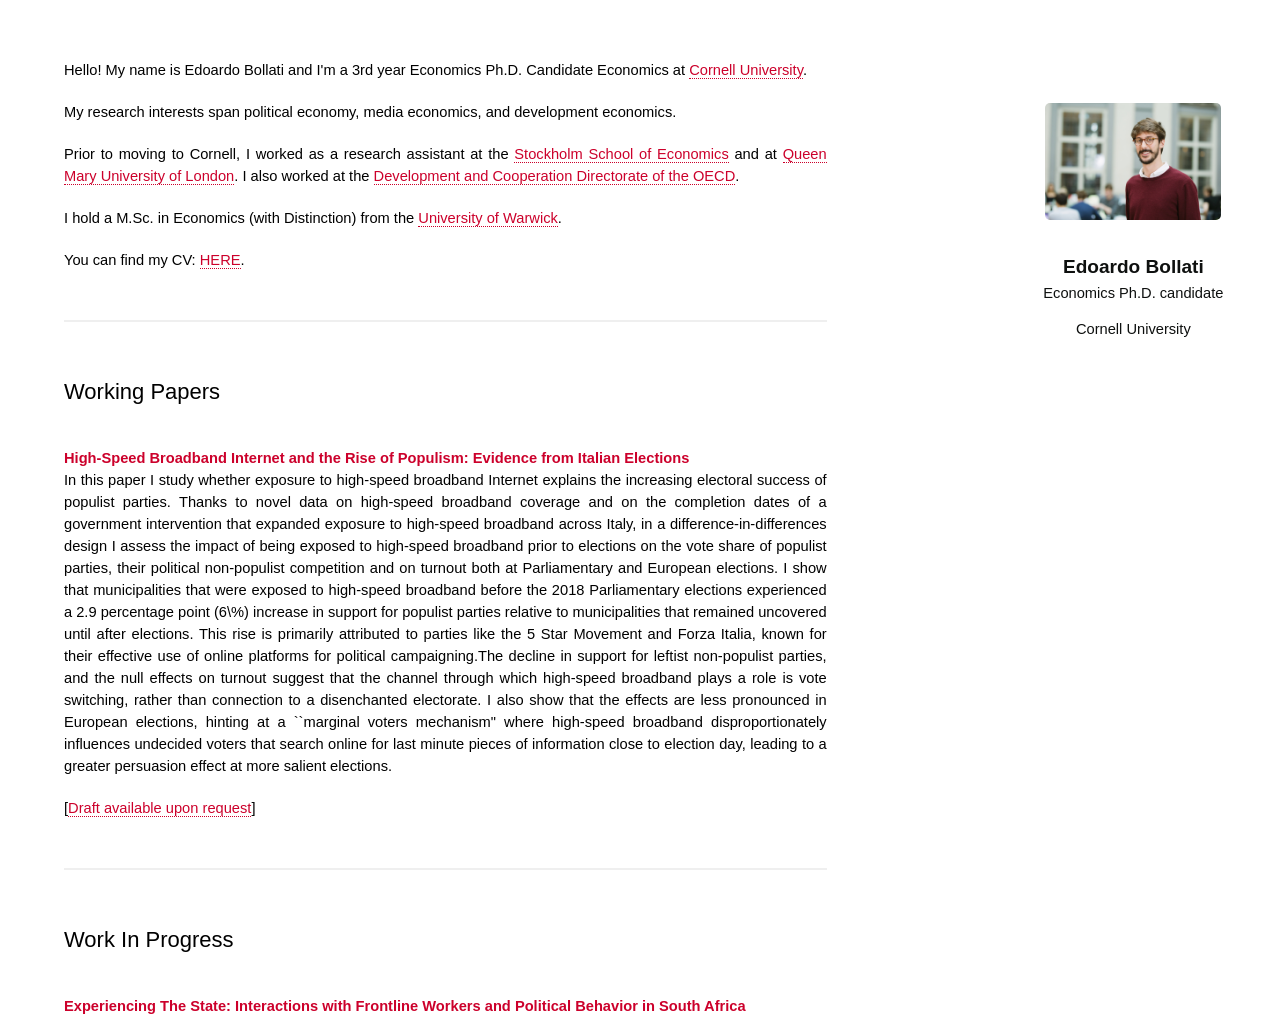
==== commit 3efe137b: "Update index.html" ====
--- a/index.html
+++ b/index.html
@@ -31,9 +31,9 @@
       <!-- One -->
       <section id="one">
         <div class="content">
-          <p style="text-align: justify;">Hello! My name is Edoardo Bollati and I'm a 3rd year Economics Ph.D. Candidate Economics at Cornell University.</p>
+          <p style="text-align: justify;">Hello! My name is Edoardo Bollati and I'm a 3rd year Economics Ph.D. Candidate Economics at <a href="https://economics.cornell.edu/">Cornell University</a>.</p>
           <p>My research interests span political economy, media economics, and development economics.</p>
-          <p style="text-align: justify;">Prior to moving to Cornell, I worked as a research assistant at the <a href="https://www.hhs.se/en/Research/Departments/DE/">Stockholm School of Economics</a> and at <a href="https://www.qmul.ac.uk/sef/">Queen Mary University of London</a>. I also worked at the <a href="https://www.oecd.org/dac/">https://www.oecd.org/dac/Development and Cooperation Directorate of the OECD</a>.</p>
+          <p style="text-align: justify;">Prior to moving to Cornell, I worked as a research assistant at the <a href="https://www.hhs.se/en/Research/Departments/DE/">Stockholm School of Economics</a> and at <a href="https://www.qmul.ac.uk/sef/">Queen Mary University of London</a>. I also worked at the <a href="https://www.oecd.org/dac/">Development and Cooperation Directorate of the OECD</a>.</p>
           <p style="text-align: justify;">I hold a M.Sc. in Economics (with Distinction) from the <a href="https://warwick.ac.uk/fac/soc/economics/">University of Warwick</a>.</p>
           <p style="text-align: justify;">You can find my CV: <a href="docs/cv_bollati.pdf">HERE</a>.</p>
         </div>
--- a/assets/css/main.css
+++ b/assets/css/main.css
@@ -2105,7 +2105,7 @@
 .work-item {
     display: flex;
     align-items: flex-start; /* Vertically align items to the top */
-    margin-bottom: 20px; /* Add margin for spacing between items */
+    margin-bottom: 10px; /* Add margin for spacing between items */
 }
 
 .image-container {
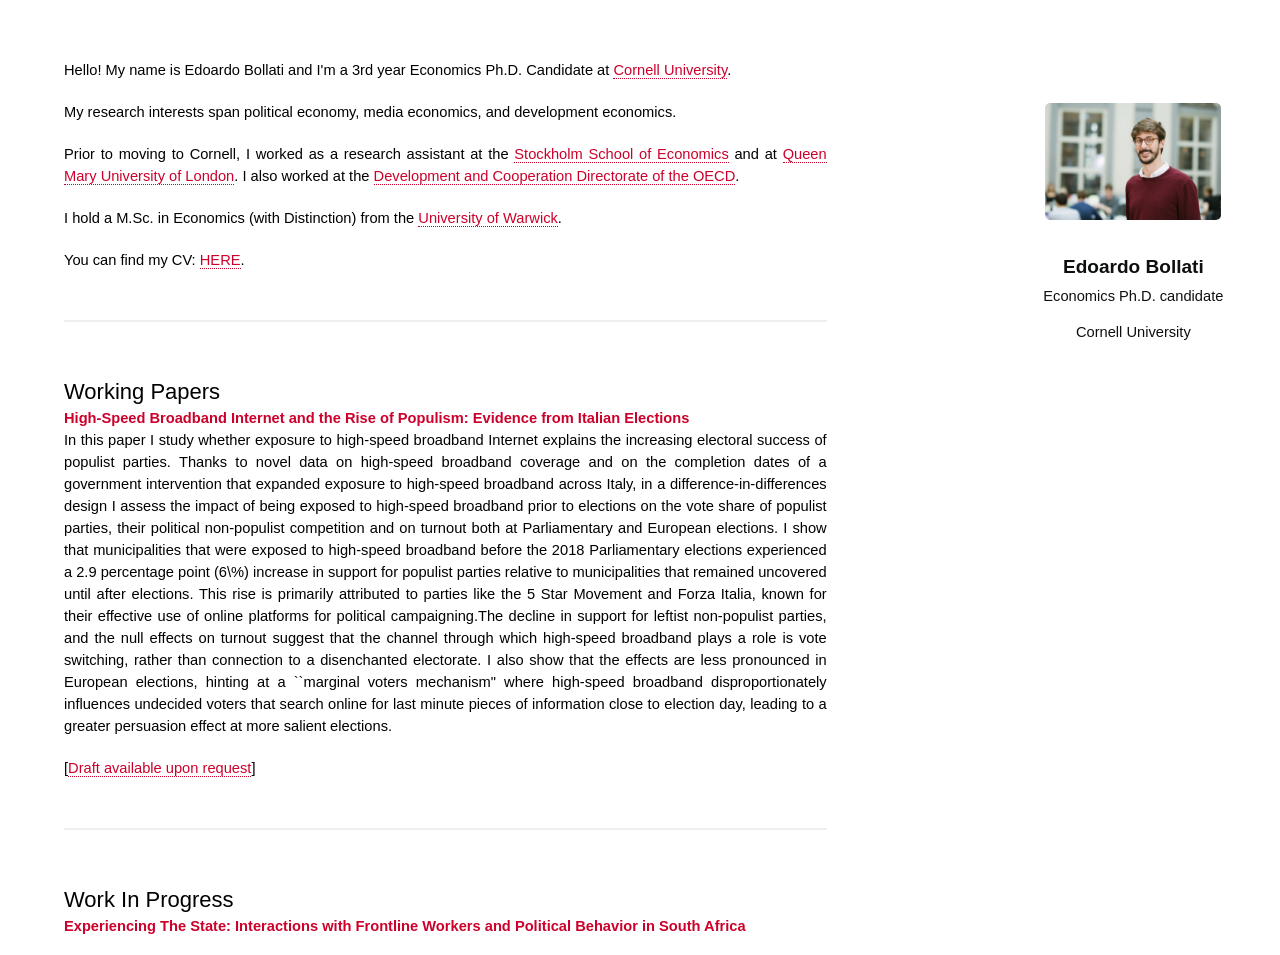
==== commit 8eea18ea: "Update index.html" ====
--- a/index.html
+++ b/index.html
@@ -31,7 +31,7 @@
       <!-- One -->
       <section id="one">
         <div class="content">
-          <p style="text-align: justify;">Hello! My name is Edoardo Bollati and I'm a 3rd year Economics Ph.D. Candidate Economics at <a href="https://economics.cornell.edu/">Cornell University</a>.</p>
+          <p style="text-align: justify;">Hello! My name is Edoardo Bollati and I'm a 3rd year Economics Ph.D. Candidate at <a href="https://economics.cornell.edu/">Cornell University</a>.</p>
           <p>My research interests span political economy, media economics, and development economics.</p>
           <p style="text-align: justify;">Prior to moving to Cornell, I worked as a research assistant at the <a href="https://www.hhs.se/en/Research/Departments/DE/">Stockholm School of Economics</a> and at <a href="https://www.qmul.ac.uk/sef/">Queen Mary University of London</a>. I also worked at the <a href="https://www.oecd.org/dac/">Development and Cooperation Directorate of the OECD</a>.</p>
           <p style="text-align: justify;">I hold a M.Sc. in Economics (with Distinction) from the <a href="https://warwick.ac.uk/fac/soc/economics/">University of Warwick</a>.</p>
--- a/assets/css/main.css
+++ b/assets/css/main.css
@@ -181,25 +181,27 @@
 		}
 	
 		h2 {
-			font-size: 1.5em;
-			line-height: 1em;
+    			font-size: 1.5em;
+    			line-height: 1em;
+    			margin-bottom: 0.2em; /* Reduces space below h2 */
 		}
 
 		p {
-			font-size: 1em;
-			line-height: 1.5em;
+    			font-size: 1em;
+    			line-height: 1.5em;
 		}
 
 		h2 strong {
-			display: inline-block; /* Maintain inline layout */
-			font-size: inherit; /* Inherit font size from parent h2 element */
-			transform: scale(1.2); /* Adjust the scale value as needed */
-			text-align: center;
-		}
-	
+    		display: inline-block;
+    		font-size: inherit;
+    		transform: scale(1.2);
+    		text-align: center;
+		}
+
 		h3 {
-			font-size: 1em;
-			line-height: 1.5em;
+    		font-size: 1em;
+    		line-height: 1.5em;
+    		margin-top: 0.2em; /* Reduces space above h3 */
 		}
 	
 		h4 {
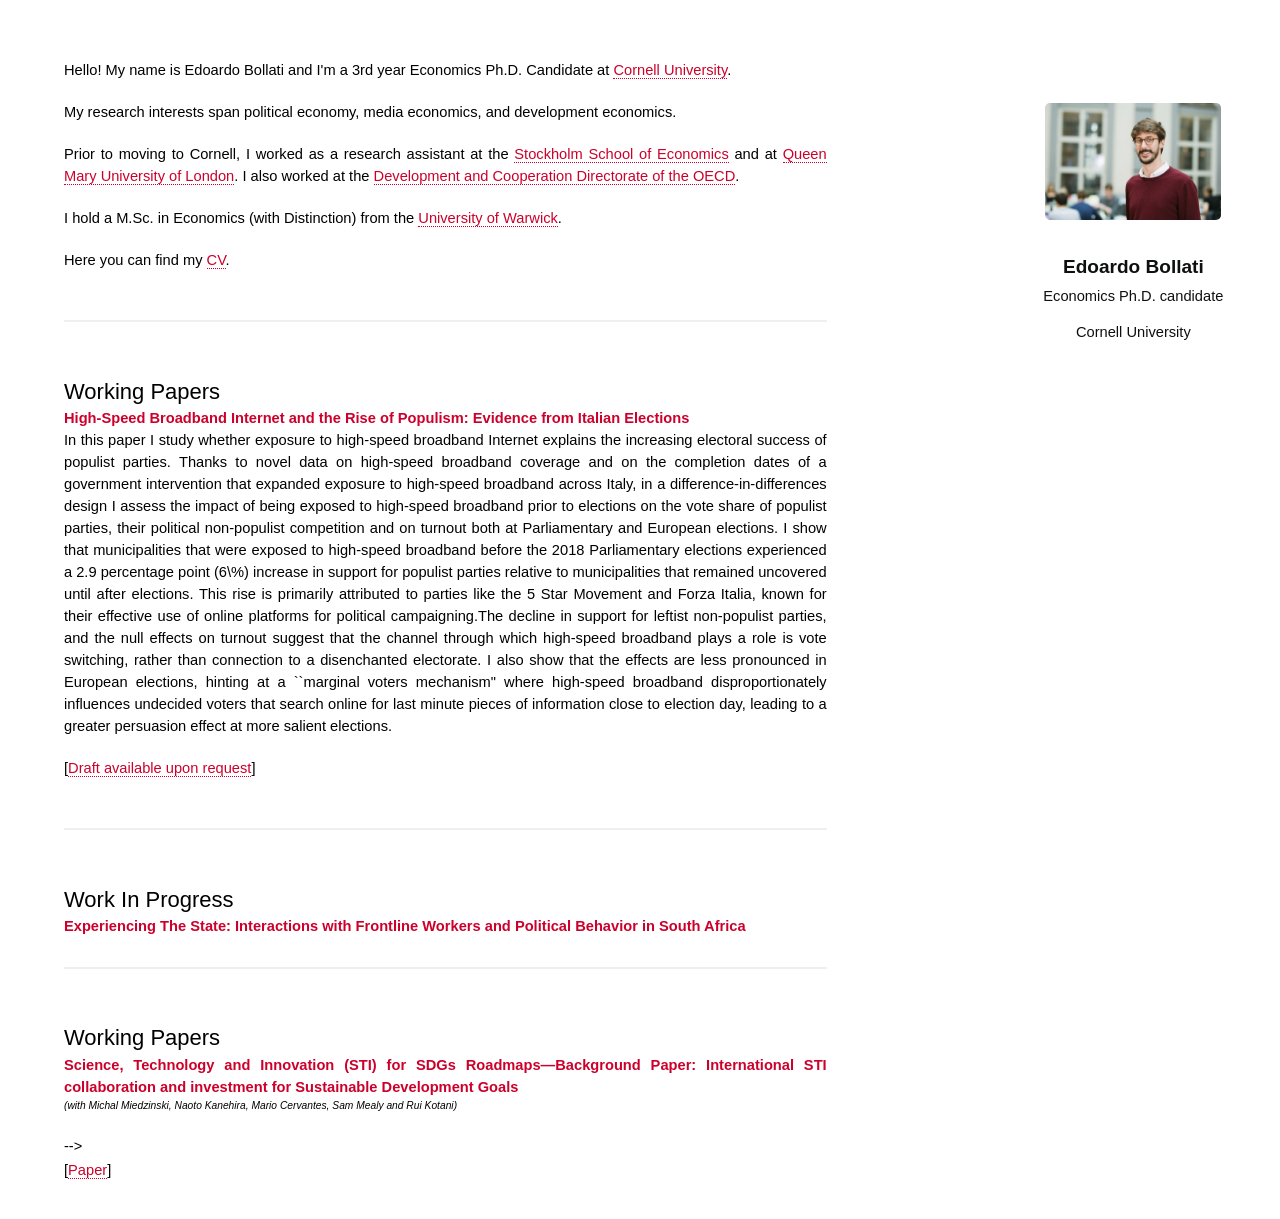
==== commit 6f123271: "Update index.html" ====
--- a/index.html
+++ b/index.html
@@ -35,7 +35,7 @@
           <p>My research interests span political economy, media economics, and development economics.</p>
           <p style="text-align: justify;">Prior to moving to Cornell, I worked as a research assistant at the <a href="https://www.hhs.se/en/Research/Departments/DE/">Stockholm School of Economics</a> and at <a href="https://www.qmul.ac.uk/sef/">Queen Mary University of London</a>. I also worked at the <a href="https://www.oecd.org/dac/">Development and Cooperation Directorate of the OECD</a>.</p>
           <p style="text-align: justify;">I hold a M.Sc. in Economics (with Distinction) from the <a href="https://warwick.ac.uk/fac/soc/economics/">University of Warwick</a>.</p>
-          <p style="text-align: justify;">You can find my CV: <a href="docs/cv_bollati.pdf">HERE</a>.</p>
+          <p style="text-align: justify;">Here you can find my <a href="docs/cv_bollati.pdf">CV</a>.</p>
         </div>
       </section>
 	    
@@ -46,7 +46,6 @@
 		  <div class="work-item-content">
 			<div class="content">
 			  <h3 style="text-align: justify; font-weight: bold;">High-Speed Broadband Internet and the Rise of Populism: Evidence from Italian Elections</h3>
-			  <!-- <h6><em>(with Leonardo Peñaloza-Pacheco and Gonzalo Martínez)</em></h6> -->
 			  <p style="text-align: justify;">In this paper I study whether exposure to high-speed broadband Internet explains the increasing electoral success of populist parties. Thanks to novel data on high-speed broadband coverage and on the completion dates of a government intervention that expanded exposure to high-speed broadband across Italy, in a difference-in-differences design I assess the impact of being exposed to high-speed broadband prior to elections on the vote share of populist parties, their political non-populist competition and on turnout both at Parliamentary and European elections. I show that municipalities that were exposed to high-speed broadband before the 2018 Parliamentary elections experienced a 2.9 percentage point (6\%) increase in support for populist parties relative to municipalities that remained uncovered until after elections. This rise is primarily attributed to parties like the 5 Star Movement and Forza Italia, known for their effective use of online platforms for political campaigning.The decline in support for  leftist non-populist parties, and the null effects on turnout suggest that the channel through which high-speed broadband plays a role is vote switching, rather than connection to a disenchanted electorate. I also show that the effects are less pronounced in European elections, hinting at a ``marginal voters mechanism" where high-speed broadband disproportionately influences undecided voters that search online for last minute pieces of information close to election day, leading to a greater persuasion effect at more salient elections.</p>
 			  <p> [<a href="mailto:edoardobollati1@gmail.com">Draft available upon request</a>]</p>
 			</div>
@@ -64,7 +63,21 @@
           </div>
         </article>			
       </section>
-    </div>
+
+      <!-- Two -->
+      <section id="Policy Papers">
+	<h2>Working Papers</h2>
+	<article class="col-6 col-12-xsmall work-item">
+          <div class="work-item-content">
+	    <div class="content">
+	       <h3 style="text-align: justify; font-weight: bold;">Science, Technology and Innovation (STI) for SDGs Roadmaps—Background Paper: International STI collaboration and investment for Sustainable Development Goals</h3>
+		<h6><em>(with Michal Miedzinski, Naoto Kanehira, Mario Cervantes, Sam Mealy and Rui Kotani)</em></h6> -->
+		<p> [<a href="https://sustainabledevelopment.un.org/content/documents/269391_BP_Roadmaps_IntlCollaberation_final_7_09_20.pdf">Paper</a>]</p>
+		  </div>
+		  </div>
+		</article>
+	  </section>
+    	</div>
 
   <!-- Scripts -->
   <script src="assets/js/jquery.min.js"></script>
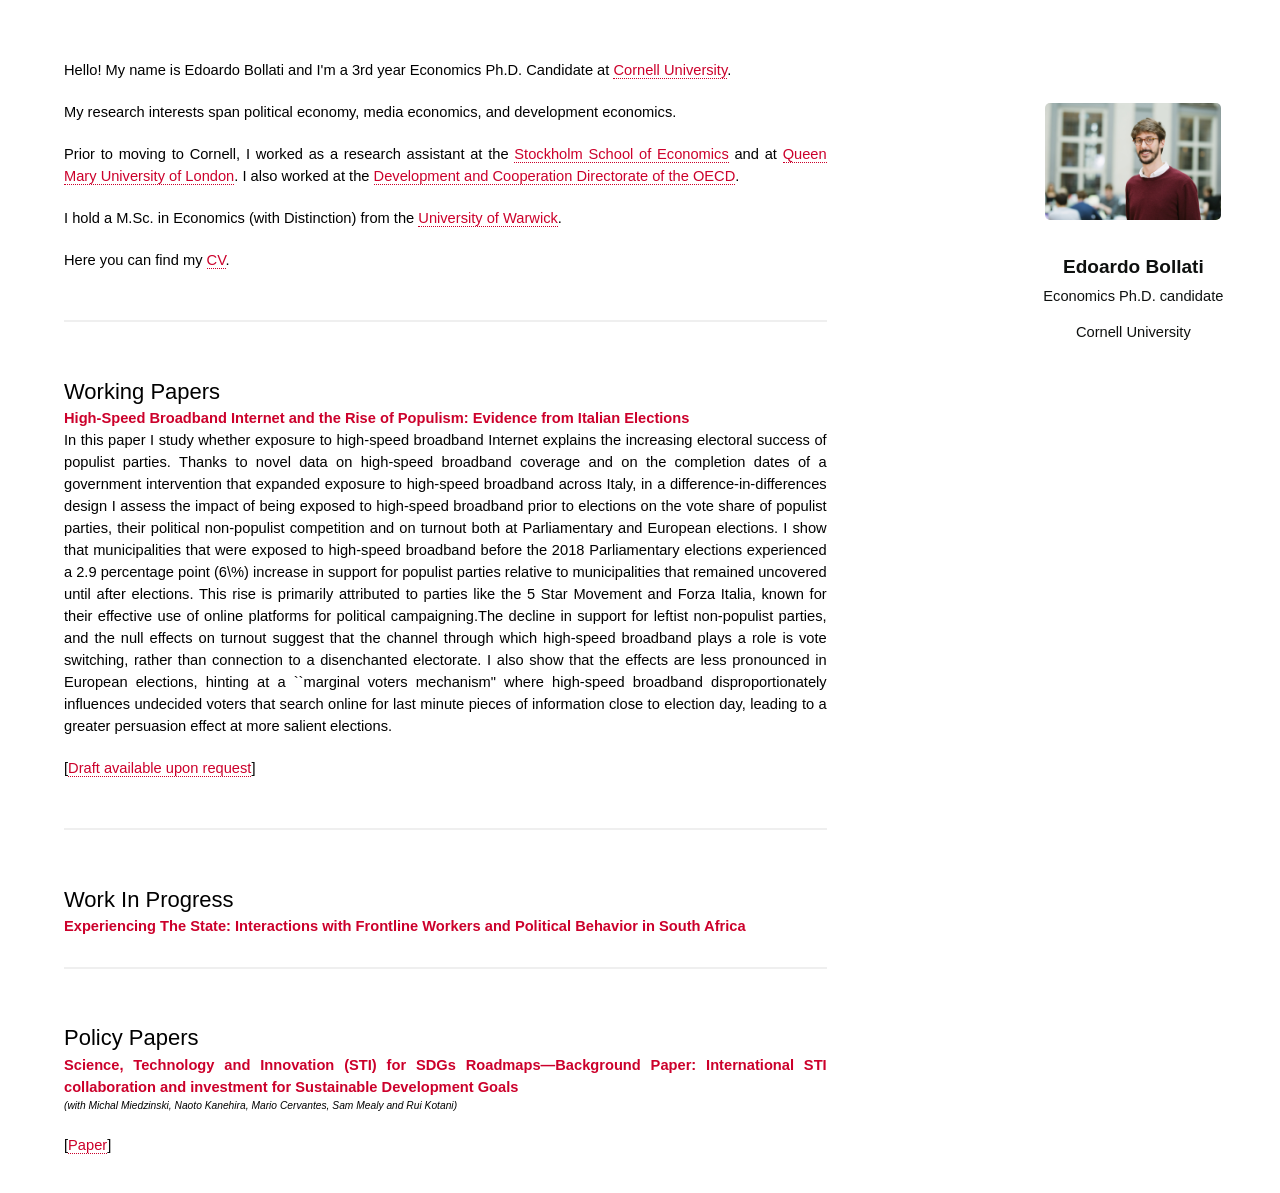
==== commit 59a0945b: "Update index.html" ====
--- a/index.html
+++ b/index.html
@@ -66,12 +66,12 @@
 
       <!-- Two -->
       <section id="Policy Papers">
-	<h2>Working Papers</h2>
+	<h2>Policy Papers</h2>
 	<article class="col-6 col-12-xsmall work-item">
           <div class="work-item-content">
 	    <div class="content">
 	       <h3 style="text-align: justify; font-weight: bold;">Science, Technology and Innovation (STI) for SDGs Roadmaps—Background Paper: International STI collaboration and investment for Sustainable Development Goals</h3>
-		<h6><em>(with Michal Miedzinski, Naoto Kanehira, Mario Cervantes, Sam Mealy and Rui Kotani)</em></h6> -->
+		<h6><em>(with Michal Miedzinski, Naoto Kanehira, Mario Cervantes, Sam Mealy and Rui Kotani)</em></h6> 
 		<p> [<a href="https://sustainabledevelopment.un.org/content/documents/269391_BP_Roadmaps_IntlCollaberation_final_7_09_20.pdf">Paper</a>]</p>
 		  </div>
 		  </div>
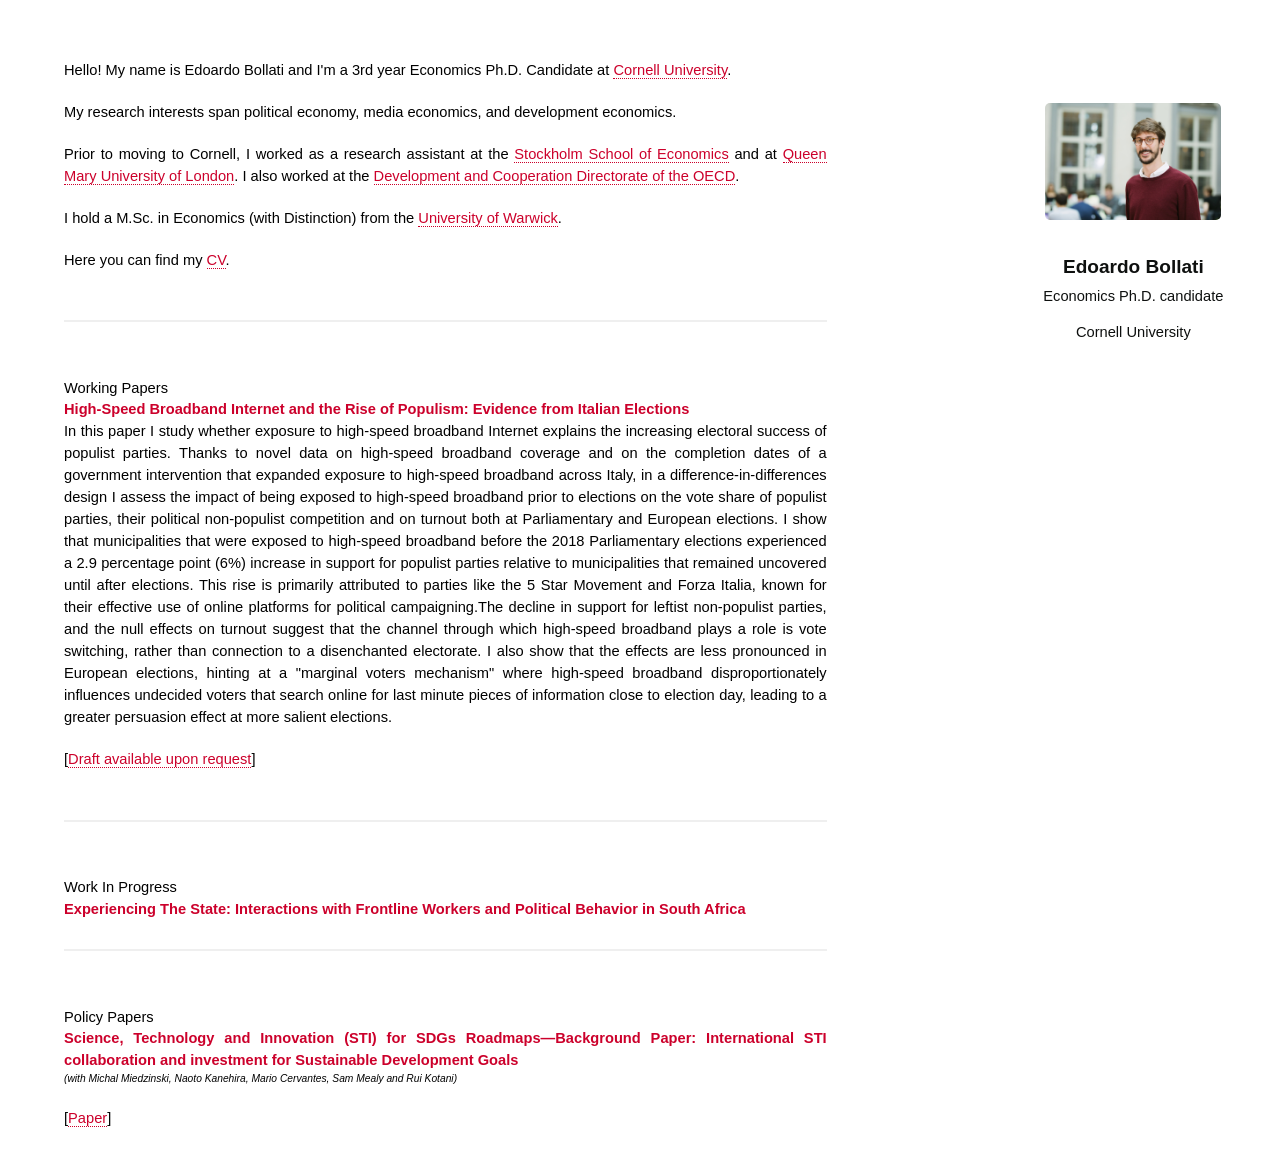
==== commit 11606a81: "Update index.html" ====
--- a/index.html
+++ b/index.html
@@ -46,7 +46,7 @@
 		  <div class="work-item-content">
 			<div class="content">
 			  <h3 style="text-align: justify; font-weight: bold;">High-Speed Broadband Internet and the Rise of Populism: Evidence from Italian Elections</h3>
-			  <p style="text-align: justify;">In this paper I study whether exposure to high-speed broadband Internet explains the increasing electoral success of populist parties. Thanks to novel data on high-speed broadband coverage and on the completion dates of a government intervention that expanded exposure to high-speed broadband across Italy, in a difference-in-differences design I assess the impact of being exposed to high-speed broadband prior to elections on the vote share of populist parties, their political non-populist competition and on turnout both at Parliamentary and European elections. I show that municipalities that were exposed to high-speed broadband before the 2018 Parliamentary elections experienced a 2.9 percentage point (6\%) increase in support for populist parties relative to municipalities that remained uncovered until after elections. This rise is primarily attributed to parties like the 5 Star Movement and Forza Italia, known for their effective use of online platforms for political campaigning.The decline in support for  leftist non-populist parties, and the null effects on turnout suggest that the channel through which high-speed broadband plays a role is vote switching, rather than connection to a disenchanted electorate. I also show that the effects are less pronounced in European elections, hinting at a ``marginal voters mechanism" where high-speed broadband disproportionately influences undecided voters that search online for last minute pieces of information close to election day, leading to a greater persuasion effect at more salient elections.</p>
+			  <p style="text-align: justify;">In this paper I study whether exposure to high-speed broadband Internet explains the increasing electoral success of populist parties. Thanks to novel data on high-speed broadband coverage and on the completion dates of a government intervention that expanded exposure to high-speed broadband across Italy, in a difference-in-differences design I assess the impact of being exposed to high-speed broadband prior to elections on the vote share of populist parties, their political non-populist competition and on turnout both at Parliamentary and European elections. I show that municipalities that were exposed to high-speed broadband before the 2018 Parliamentary elections experienced a 2.9 percentage point (6%) increase in support for populist parties relative to municipalities that remained uncovered until after elections. This rise is primarily attributed to parties like the 5 Star Movement and Forza Italia, known for their effective use of online platforms for political campaigning.The decline in support for  leftist non-populist parties, and the null effects on turnout suggest that the channel through which high-speed broadband plays a role is vote switching, rather than connection to a disenchanted electorate. I also show that the effects are less pronounced in European elections, hinting at a "marginal voters mechanism" where high-speed broadband disproportionately influences undecided voters that search online for last minute pieces of information close to election day, leading to a greater persuasion effect at more salient elections.</p>
 			  <p> [<a href="mailto:edoardobollati1@gmail.com">Draft available upon request</a>]</p>
 			</div>
 		  </div>
--- a/assets/css/main.css
+++ b/assets/css/main.css
@@ -181,6 +181,7 @@
 		}
 	
 		h2 {
+			margin-top: 0.2em
     			font-size: 1.5em;
     			line-height: 1em;
     			margin-bottom: 0.2em; /* Reduces space below h2 */
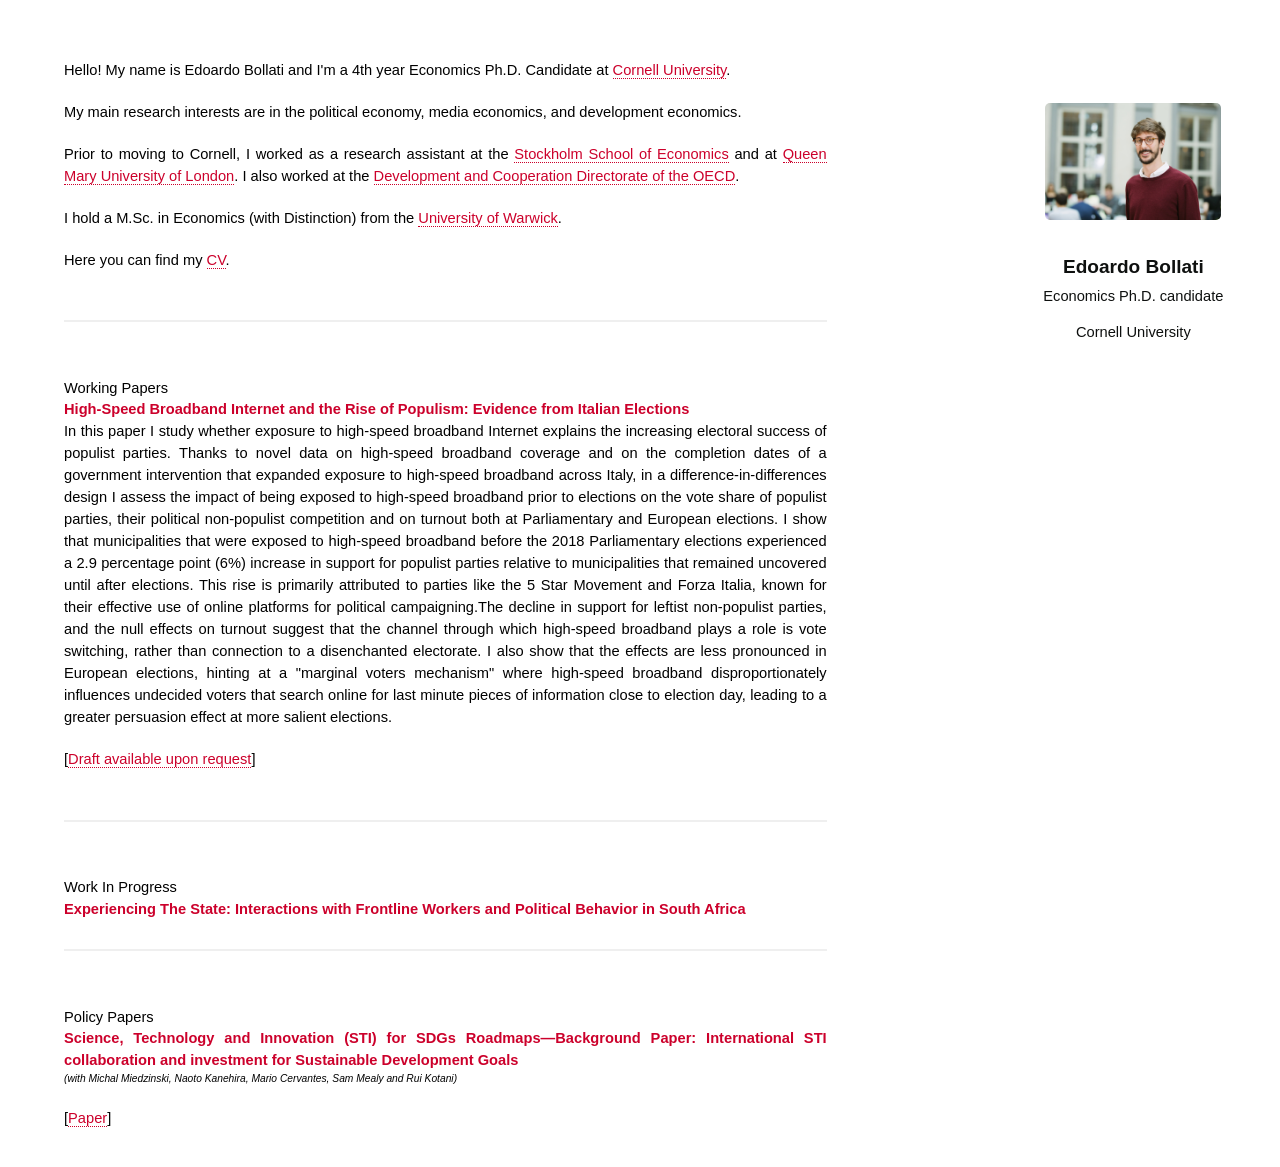
==== commit d49634e9: "Update index.html" ====
--- a/index.html
+++ b/index.html
@@ -31,8 +31,8 @@
       <!-- One -->
       <section id="one">
         <div class="content">
-          <p style="text-align: justify;">Hello! My name is Edoardo Bollati and I'm a 3rd year Economics Ph.D. Candidate at <a href="https://economics.cornell.edu/">Cornell University</a>.</p>
-          <p>My research interests span political economy, media economics, and development economics.</p>
+          <p style="text-align: justify;">Hello! My name is Edoardo Bollati and I'm a 4th year Economics Ph.D. Candidate at <a href="https://economics.cornell.edu/">Cornell University</a>.</p>
+          <p>My main research interests are in the political economy, media economics, and development economics.</p>
           <p style="text-align: justify;">Prior to moving to Cornell, I worked as a research assistant at the <a href="https://www.hhs.se/en/Research/Departments/DE/">Stockholm School of Economics</a> and at <a href="https://www.qmul.ac.uk/sef/">Queen Mary University of London</a>. I also worked at the <a href="https://www.oecd.org/dac/">Development and Cooperation Directorate of the OECD</a>.</p>
           <p style="text-align: justify;">I hold a M.Sc. in Economics (with Distinction) from the <a href="https://warwick.ac.uk/fac/soc/economics/">University of Warwick</a>.</p>
           <p style="text-align: justify;">Here you can find my <a href="docs/cv_bollati.pdf">CV</a>.</p>
